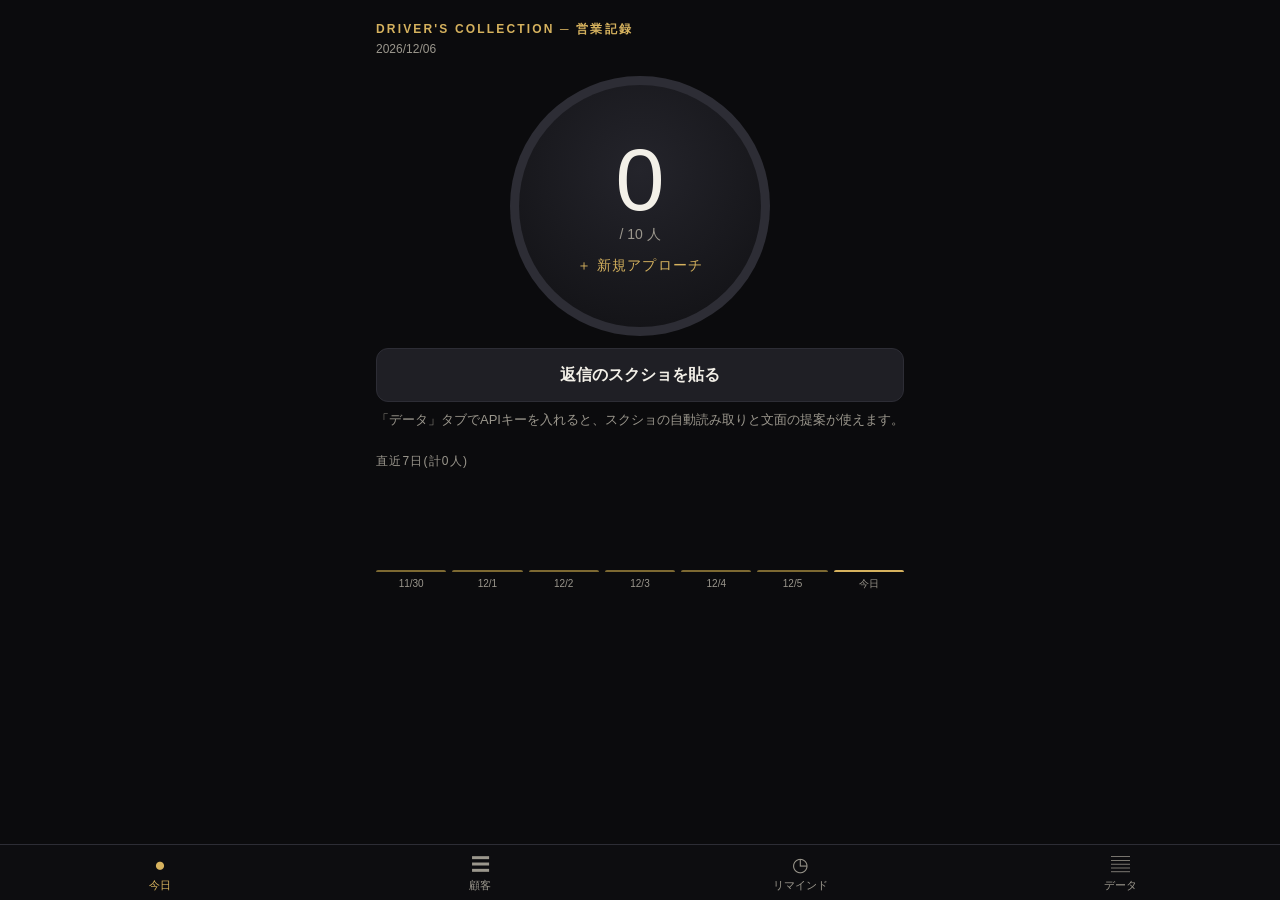
==== outreach/index.html @ 4d0e44be "outreach: ⓪ 無料モニター募集のコメント→リアクション→⓪DMの流れを追加（⓪と①の比較表も） Co-Authored-By: Claude Opus 5.5 <noreply@anthro" ====
<!doctype html>
<html lang="ja">
<head>
<meta charset="utf-8">
<meta name="viewport" content="width=device-width,initial-scale=1,viewport-fit=cover">
<meta name="robots" content="noindex,nofollow">
<meta name="apple-mobile-web-app-capable" content="yes">
<meta name="mobile-web-app-capable" content="yes">
<meta name="apple-mobile-web-app-status-bar-style" content="black-translucent">
<meta name="apple-mobile-web-app-title" content="営業記録">
<meta name="theme-color" content="#0b0b0d">
<link rel="apple-touch-icon" href="icon.png">
<title>営業記録</title>
<style>
:root{--bg:#0b0b0d;--card:#16161b;--card2:#1f1f25;--line:#2d2d35;--text:#f3f0e8;--mute:#9b978d;--gold:#d6b25e;--gold2:#7d6932;--red:#e3665f;--green:#5cc08c;--blue:#72a9e6;color-scheme:dark}
*{box-sizing:border-box;-webkit-tap-highlight-color:transparent}
[hidden]{display:none!important}
html,body{margin:0;background:var(--bg);color:var(--text);font:15px/1.5 -apple-system,BlinkMacSystemFont,"Hiragino Sans","Noto Sans JP",sans-serif}
body{padding:env(safe-area-inset-top) 0 calc(70px + env(safe-area-inset-bottom))}
body.lock{overflow:hidden}
main{max-width:560px;margin:0 auto;padding:10px 16px 24px}
h1{font-size:12px;letter-spacing:.18em;color:var(--gold);margin:10px 0 2px;font-weight:600}
a{color:var(--gold);text-decoration:none}
.mute{color:var(--mute)}.small{font-size:12px}.right{text-align:right}.grow{flex:1;min-width:0}.center{text-align:center}
.tabs{position:fixed;left:0;right:0;bottom:0;display:flex;background:rgba(14,14,17,.97);border-top:1px solid var(--line);padding-bottom:env(safe-area-inset-bottom);z-index:10}
.tabs button{flex:1;background:none;border:0;color:var(--mute);padding:8px 0 7px;font-size:11px;position:relative}
.tabs button b{display:block;font-size:19px;line-height:1.3;font-weight:400}
.tabs button.on{color:var(--gold)}
.badge{position:absolute;top:3px;left:calc(50% + 6px);background:var(--red);color:#fff;border-radius:9px;font-size:10px;min-width:18px;height:18px;line-height:18px;padding:0 5px;font-style:normal}
.counter{display:block;margin:18px auto 12px;width:min(70vw,260px);aspect-ratio:1;border-radius:50%;border:0;padding:9px;background:conic-gradient(var(--gold) var(--p),var(--line) 0);color:var(--text);font:inherit}
.counter span{display:flex;flex-direction:column;align-items:center;justify-content:center;width:100%;height:100%;border-radius:50%;background:radial-gradient(circle at 50% 35%,#24242b,#101013);transition:transform .1s}
.counter:active span{transform:scale(.96)}
.counter .n{font-size:88px;font-weight:200;line-height:1}
.counter .g{color:var(--mute);font-size:14px;font-style:normal}
.counter .plus{margin-top:10px;color:var(--gold);font-size:14px;letter-spacing:.08em;font-style:normal}
.btn{display:block;width:100%;border:0;border-radius:12px;background:var(--gold);color:#17130a;font:inherit;font-weight:700;font-size:16px;padding:14px;margin-top:12px;text-align:center}
.btn.ghost{background:var(--card2);color:var(--text);border:1px solid var(--line);font-weight:600}
.btn:disabled{opacity:.5}
.btn2{display:inline-block;border:1px solid var(--line);background:var(--card2);color:var(--text);border-radius:10px;padding:9px 12px;font:inherit;font-size:13px;white-space:nowrap}
.row{display:flex;gap:8px;align-items:center;flex-wrap:wrap}
input,textarea,select{width:100%;background:var(--card);border:1px solid var(--line);color:var(--text);border-radius:10px;padding:11px 12px;font:inherit;font-size:16px}
textarea{resize:vertical}
.row input{flex:1;min-width:0;width:auto}
.lb{display:block;font-size:12px;color:var(--mute);margin:14px 0 6px}
.card{display:block;width:100%;text-align:left;color:var(--text);font:inherit;background:var(--card);border:1px solid var(--line);border-radius:14px;padding:12px;margin-top:10px}
.warn{background:rgba(227,102,95,.12);border:1px solid rgba(227,102,95,.5);color:#ffbab5;border-radius:10px;padding:10px 12px;margin-top:8px;font-size:14px}
.ok{background:rgba(92,192,140,.12);border:1px solid rgba(92,192,140,.45);color:#aee6c7;border-radius:10px;padding:10px 12px;margin-top:8px;font-size:14px}
.hint{color:var(--mute);font-size:13px;margin-top:8px}
.sheet{position:fixed;inset:0;background:var(--bg);z-index:20;overflow:auto;-webkit-overflow-scrolling:touch}
.sheetHead{position:sticky;top:0;display:flex;align-items:center;gap:6px;padding:calc(8px + env(safe-area-inset-top)) 12px 8px;background:rgba(11,11,13,.97);border-bottom:1px solid var(--line);z-index:2}
.sheetHead button{background:none;border:0;color:var(--gold);font:inherit;font-size:16px;padding:6px 8px 6px 0}
.sheetHead b{overflow:hidden;text-overflow:ellipsis;white-space:nowrap}
.sheetBody{max-width:560px;margin:0 auto;padding:6px 16px calc(40px + env(safe-area-inset-bottom))}
.pick{display:flex;align-items:center;justify-content:center;flex-direction:column;border:1px dashed var(--gold2);border-radius:12px;min-height:84px;color:var(--gold);padding:10px;text-align:center}
.pick img{max-width:100%;max-height:260px;border-radius:8px;margin-top:8px}
.item{display:flex;gap:10px;align-items:center;padding:10px 0;border-bottom:1px solid var(--line)}
.av{width:44px;height:44px;border-radius:10px;object-fit:cover;background:var(--card2);flex:none;display:flex;align-items:center;justify-content:center;color:var(--gold);font-weight:700}
.pill{display:inline-block;font-size:11px;padding:1px 8px;border-radius:99px;background:var(--card2);color:var(--mute);border:1px solid var(--line);margin:2px 4px 0 0}
.s-reply_comment,.s-reply_dm{color:var(--blue);border-color:rgba(114,169,230,.5)}
.s-considering,.s-rough{color:var(--gold);border-color:var(--gold2)}
.s-purchased{color:var(--green);border-color:rgba(92,192,140,.5)}
.s-lost{color:#8a6763}.s-cut{color:#8a6763}.s-dm_wait{color:var(--blue);border-color:rgba(114,169,230,.5)}.s-making,.s-shipped,.s-repeat{color:var(--green);border-color:rgba(92,192,140,.5)}
.prog{display:inline-flex;gap:2px;margin-left:4px;vertical-align:middle}.prog i{width:8px;height:4px;border-radius:2px;background:var(--line)}.prog i.on{background:var(--gold)}
.s-rough{color:#4aa3ff;border-color:#4aa3ff;background:rgba(74,163,255,.12)}
.s-considering{color:#3ddc84;border-color:#3ddc84;background:rgba(61,220,132,.14);box-shadow:0 0 8px rgba(61,220,132,.5)}
.s-purchased{color:#fff;border-color:#ff4d4d;background:#c62828;font-weight:700;animation:pu 1.4s ease-in-out infinite}
.s-making{color:#2a1a00;border-color:#ffd54a;background:linear-gradient(90deg,#b8860b,#ffd54a,#b8860b);font-weight:700;box-shadow:0 0 10px rgba(255,213,74,.6)}
.s-shipped{color:#2a1a00;border-color:#fff3b0;background:linear-gradient(100deg,#b8860b 20%,#fff6c4 50%,#b8860b 80%);background-size:200% 100%;font-weight:800;animation:sh 2.2s linear infinite;box-shadow:0 0 12px rgba(255,236,150,.8)}
.s-repeat{color:#111;border-color:#fff;background:linear-gradient(90deg,#ff5f6d,#ffc371,#5cff9d,#4aa3ff,#b46bff,#ff5f6d);background-size:200% 100%;font-weight:800;animation:rb 3s linear infinite;box-shadow:0 0 14px rgba(255,255,255,.7)}
@keyframes pu{0%,100%{box-shadow:0 0 0 0 rgba(255,77,77,.5)}50%{box-shadow:0 0 14px 3px rgba(255,77,77,.95)}}
@keyframes sh{0%{background-position:200% 0}100%{background-position:-200% 0}}
@keyframes rb{0%{background-position:0 0;filter:hue-rotate(0)}100%{background-position:200% 0;filter:hue-rotate(360deg)}}
.item.h-rough{box-shadow:inset 3px 0 0 #4aa3ff}.item.h-considering{box-shadow:inset 3px 0 0 #3ddc84}.item.h-purchased{box-shadow:inset 3px 0 0 #ff4d4d;background:linear-gradient(90deg,rgba(255,77,77,.12),transparent 60%)}
.item.h-making{box-shadow:inset 4px 0 0 #ffd54a;background:linear-gradient(90deg,rgba(255,213,74,.16),transparent 65%)}
.item.h-shipped{box-shadow:inset 4px 0 0 #fff3b0;background:linear-gradient(90deg,rgba(255,236,150,.2),transparent 70%)}
.item.h-repeat{box-shadow:inset 5px 0 0 #b46bff;background:linear-gradient(90deg,rgba(180,107,255,.18),rgba(92,255,157,.08) 50%,transparent 80%)}
.card.h-purchased{border-color:#ff4d4d}.card.h-making,.card.h-shipped{border-color:#ffd54a}.card.h-repeat{border-color:#b46bff;box-shadow:0 0 14px rgba(180,107,255,.45)}
.h-purchased .av{box-shadow:0 0 0 2px #ff4d4d,0 0 10px #ff4d4d}.h-making .av,.h-shipped .av{box-shadow:0 0 0 2px #ffd54a,0 0 12px #ffd54a}.h-repeat .av{box-shadow:0 0 0 2px #b46bff,0 0 14px #5cff9d}
.prog.r4 i.on{background:#4aa3ff}.prog.r5 i.on{background:#3ddc84}.prog.r6 i.on{background:#ff4d4d}.prog.r7 i.on,.prog.r8 i.on{background:#ffd54a}.prog.r9 i.on{background:linear-gradient(90deg,#ff5f6d,#5cff9d,#b46bff)}
@media(prefers-reduced-motion:reduce){.s-purchased,.s-shipped,.s-repeat{animation:none}}
.bar{height:10px;border-radius:5px;background:var(--line);overflow:hidden}.bar i{display:block;height:100%;background:var(--gold)}.fn{margin-top:10px}.fn .t{display:flex;justify-content:space-between;font-size:13px;margin-bottom:3px}.fn .c{font-size:12px;color:var(--mute);margin:2px 0 0 10px}.fn .c.neck{color:var(--red);font-weight:700}
.chips{display:flex;gap:6px;overflow-x:auto;padding:8px 0;scrollbar-width:none}
.chips::-webkit-scrollbar{display:none}
.chips.wrap{flex-wrap:wrap;overflow:visible}
.chip{flex:none;border:1px solid var(--line);background:var(--card);color:var(--mute);border-radius:99px;padding:7px 12px;font:inherit;font-size:13px}
.chip.on{background:var(--gold);color:#17130a;border-color:var(--gold);font-weight:700}
.msg{white-space:pre-wrap;word-break:break-word}
.clamp{display:-webkit-box;-webkit-line-clamp:5;-webkit-box-orient:vertical;overflow:hidden}
.tl{border-left:2px solid var(--line);padding:2px 0 2px 12px;margin:10px 0 10px 2px}
.tl.them{border-color:var(--gold)}
.shot{display:block;max-width:140px;border-radius:8px;margin-top:6px;border:1px solid var(--line);min-height:40px;background:var(--card2)}
.bars{display:flex;gap:6px;align-items:flex-end;height:80px;margin-top:22px}
.bars div{flex:1;background:var(--gold2);border-radius:4px 4px 0 0;position:relative;min-height:2px}
.bars div.today{background:var(--gold)}
.bars s{position:absolute;top:-17px;left:0;right:0;text-align:center;font-size:11px;text-decoration:none;color:var(--text)}
.barl{display:flex;gap:6px;margin-top:4px}.barl span{flex:1;text-align:center;font-size:10px;color:var(--mute)}
table{width:100%;border-collapse:collapse;font-size:13px}td,th{padding:6px 4px;border-bottom:1px solid var(--line);text-align:right}td:first-child,th:first-child{text-align:left}th{color:var(--mute);font-weight:500;font-size:11px}
.kpi{display:grid;grid-template-columns:repeat(3,1fr);gap:8px;margin-top:10px}.kpi div{background:var(--card);border:1px solid var(--line);border-radius:12px;padding:10px 4px;text-align:center}.kpi b{display:block;font-size:21px;font-weight:500}.kpi span{font-size:11px;color:var(--mute)}
.sec{font-size:12px;color:var(--mute);letter-spacing:.1em;margin:22px 0 4px}
.ja{font-size:12px;color:var(--mute);margin-top:6px;white-space:pre-wrap}
.ja summary{cursor:pointer}
.due{color:var(--red)}.soon{color:var(--gold)}
.grid{display:grid;grid-template-columns:1fr 1fr;gap:0 8px}
.danger{background:none;border:1px solid rgba(227,102,95,.5);color:var(--red);border-radius:10px;padding:11px;width:100%;margin-top:28px;font:inherit}
.toast{position:fixed;left:50%;bottom:calc(84px + env(safe-area-inset-bottom));transform:translateX(-50%);background:#f3f0e8;color:#111;padding:10px 16px;border-radius:99px;font-size:14px;z-index:60;opacity:0;transition:opacity .2s;pointer-events:none;max-width:90vw;text-align:center}
.toast.on{opacity:1}
.sig{display:flex;gap:12px;align-items:flex-start;border-radius:14px;padding:12px;margin-top:10px;border:1px solid currentColor}
.sig i{width:26px;height:26px;border-radius:50%;flex:none;background:currentColor;box-shadow:0 0 14px currentColor;margin-top:2px}
.sig .grow{color:var(--text)}
.sig.g{color:var(--green);background:rgba(92,192,140,.1)}.sig.y{color:#e8c14a;background:rgba(232,193,74,.1)}.sig.r{color:var(--red);background:rgba(227,102,95,.12)}
.tpl{display:flex;align-items:center;gap:12px;width:100%;min-width:0;text-align:left;background:var(--card);border:1px solid var(--line);border-radius:12px;padding:10px 12px 10px 14px;margin-top:8px;color:var(--text);font:inherit}
.tpl .ck{width:34px;height:34px;border-radius:9px;border:2px solid var(--line);flex:none;display:flex;align-items:center;justify-content:center;font-size:20px;font-weight:700;color:#17130a}
.qs{border:1px solid var(--line);border-radius:12px;padding:10px 12px;margin-top:8px;background:var(--card)}.qs.done{opacity:.75}.qs.cur{border-color:var(--gold);background:rgba(214,178,94,.1)}.qh{display:flex;align-items:center;gap:10px}.qk{width:26px;height:26px;border-radius:50%;border:2px solid var(--line);flex:none;display:flex;align-items:center;justify-content:center;font-weight:700;color:#17130a}.qk.on{background:var(--gold);border-color:var(--gold)}.btn2.qon{background:var(--gold);color:#17130a;border-color:var(--gold)}
.tpl.on{border-color:var(--gold);background:rgba(214,178,94,.12)}.tpl.on .ck{background:var(--gold);border-color:var(--gold)}.tpl.on .ck::after{content:'✓'}
.tpl b{display:block;font-size:14px;font-weight:600}.tpl small{display:block;color:var(--mute);font-size:12px;white-space:nowrap;overflow:hidden;text-overflow:ellipsis}
.more{margin-top:18px;color:var(--mute);font-size:13px}.more summary{cursor:pointer;padding:6px 0}
.pill.line{background:#06c755;color:#fff;border-color:#06c755;font-weight:800;font-size:13px;padding:2px 12px;letter-spacing:.04em}.pill.inq{color:var(--gold,#d4af5a);border-color:var(--gold,#d4af5a);font-weight:700}
.s-ng{color:var(--red);border-color:rgba(227,102,95,.6)}
.viewer{position:fixed;inset:0;background:rgba(0,0,0,.95);z-index:50;display:flex;align-items:center;justify-content:center;padding:env(safe-area-inset-top) 0 env(safe-area-inset-bottom)}.viewer img{max-width:100%;max-height:100%}
</style>
</head>
<body>
<main id="main"></main>
<nav class="tabs">
  <button data-tab="today"><b>●</b>今日</button>
  <button data-tab="list"><b>☰</b>顧客</button>
  <button data-tab="remind"><b>◷</b>リマインド<i class="badge" id="dueBadge" hidden></i></button>
  <button data-tab="data"><b>▤</b>データ</button>
</nav>
<div id="sheet" class="sheet" hidden><div class="sheetHead"><button id="back">‹ 戻る</button><b id="sheetTitle"></b></div></div>
<div id="viewer" class="viewer" hidden><img alt=""></div>
<div id="toast" class="toast"></div>
<script>
'use strict';
const VER='20261020-1';
const MODEL='claude-haiku-4-5-20251001';
const ST={waiting:['コメント返信待ち',0],reply_comment:['コメント返信あり',1],dm_wait:['DM返信待ち',2],reply_dm:['DMやり取り中',3],rough:['ラフ作成中',4],considering:['購入検討中',5],purchased:['購入',6],making:['本デザイン作成中',7],shipped:['発送済み',8],repeat:['事例・リピート',9],cut:['打ち切り',-1]};
const DMNG='DM不可(フォロー必要)';
const CUTW=['無反応(7日)','コメントにいいねのみ','変な人・怪しい','断られた','営業・勧誘','対象外(車に興味が薄い等)','その他'];
const GENRE={owner:'オーナー',photographer:'フォトグラファー',influencer:'インフルエンサー',shop:'ショップ',media:'メディア',other:'その他'};
const SYS="You help Takuya Tagishi, a Japanese craftsman who runs Driver's Collection (Instagram @drivers_collection_): handmade one-of-one art trading cards made from a customer's car photo (the owner can be in it too). Semi-order ¥30,000 (pick a gallery design, quick), full order ¥50,000 (one-of-a-kind design from scratch, gold authentication tag), optional light-up wall display +¥10,000. Free rough mock before purchase. Ships worldwide by EMS. He reaches out to car owners, car photographers and influencers on Instagram with comments and DMs. Always answer with one JSON object only, no other text.";
const TPL=[
 {id:'0-1',g:'c0',ch:'comment',label:'⓪-1 無料モニター募集(かっこいい編)',text:'めちゃめちゃかっこいいですね！！\n愛車の写真を世界に1枚のトレカにする活動をしていて、いま無料でトレカのデザインを作らせていただいてます🙏\nもしご興味あれば、このコメントにいいねか返信をいただけたら嬉しいです！'},
 {id:'0-2',g:'c0',ch:'comment',label:'⓪-2 無料モニター募集(写真編)',text:'この写真、最高です✨\n実は愛車を世界に1枚のトレカアートにする活動をしていて、この写真でぜひ1枚、無料でデザインを作らせていただきたいです！\nご興味あれば、いいねか返信をいただけたら詳しくDMでお送りします🙌'},
 {id:'0d',g:'dm0',ch:'dm',label:'⓪ DM(リアクションのお礼・無料で作ります)',text:'Driver\'s Collectionです！コメントへのリアクションありがとうございました🙏\n\nさっそくですが、愛車のトレカデザインを無料で作らせていただきます！\nデザインのご希望があればそれに合わせて作りますし、特になければこちらのおまかせで仕上げます。\n\nよろしければ、使ってほしいお車の写真を1〜3枚ほど、このDMに送っていただけますか？'},
 {id:'1-1',g:'c1',ch:'comment',label:'①-1 機材編',text:'めちゃくちゃカッコよく撮れてますね！！\n何か機材を使って撮ってるんですか？'},
 {id:'1-2',g:'c1',ch:'comment',label:'①-2 アプリ編',text:'この色味、すごく好きです！\n編集はどんなアプリでやってるんですか？'},
 {id:'1-3',g:'c1',ch:'comment',label:'①-3 場所編',text:'撮影場所の雰囲気が最高ですね✨\nもし聞いて大丈夫でしたら、どちらで撮影されたんですか？'},
 {id:'1-4',g:'c1',ch:'comment',label:'①-4 カスタム編',text:'めちゃめちゃかっこいいですね！！\nこれはなにかカスタムされてるんですか？'},
 {id:'1-5',g:'c1',ch:'comment',label:'①-5 カラー編',text:'めっちゃいい色ですね！\nなんてカラーなんですか？'},
 {id:'2-1',g:'c2',ch:'comment',label:'②-1 そうだったんですね(機材の返事)',text:'そうだったんですね！勉強になります📷\n実は、愛車の写真を世界に1枚のトレカにするアーティスト活動をしていて、この写真でトレカを作れたらと思いご連絡しました！\n詳しくはDMに送りました🙏(リクエスト欄に入ってるかもです)ご興味あれば見てみてください！'},
 {id:'2-2',g:'c2',ch:'comment',label:'②-2 なるほど(アプリの返事)',text:'なるほど、そのアプリであの色味が出るんですね！\n実は、愛車の写真を世界に1枚のトレカにするアーティスト活動をしていて、この雰囲気でトレカを作れたらと思いご連絡しました！\n詳しくはDMに送りました🙏(リクエスト欄に入ってるかもです)ご興味あれば見てみてください！'},
 {id:'2-3',g:'c2',ch:'comment',label:'②-3 教えてくれた(場所の返事)',text:'教えてくださってありがとうございます！そんな場所なんですね✨\n実は、愛車の写真を世界に1枚のトレカにするアーティスト活動をしていて、この写真でトレカを作れたらと思いご連絡しました！\n詳しくはDMに送りました🙏(リクエスト欄に入ってるかもです)ご興味あれば見てみてください！'},
 {id:'2-4',g:'c2',ch:'comment',label:'②-4 そうだったんですね(カスタムの返事)',text:'教えてくださってありがとうございます！そのカスタム、こだわりを感じます🔥\n実は、愛車の写真を世界に1枚のトレカにするアーティスト活動をしていて、このカスタムを活かしたトレカを作れたらと思いご連絡しました！\n詳しくはDMに送りました🙏(リクエスト欄に入ってるかもです)ご興味あれば見てみてください！'},
 {id:'2-5',g:'c2',ch:'comment',label:'②-5 なるほど(カラーの返事)',text:'なるほど、そのカラーなんですね！めちゃくちゃかっこいいです✨\n実は、愛車の写真を世界に1枚のトレカにするアーティスト活動をしていて、このカラーでトレカを作れたらと思いご連絡しました！\n詳しくはDMに送りました🙏(リクエスト欄に入ってるかもです)ご興味あれば見てみてください！'},
 {id:'2n-1',g:'c2n',ch:'comment',label:'②-1\' DM不可版(機材の返事)',text:'そうだったんですね！勉強になります📷\n\n実は、愛車の写真を世界に1枚のトレカにするアーティスト活動をしていて、この写真でトレカを作れたらと思いご連絡しました！\n\nもしご興味あればDMお待ちしてます！'},
 {id:'2n-2',g:'c2n',ch:'comment',label:'②-2\' DM不可版(アプリの返事)',text:'なるほど、そのアプリであの色味が出るんですね！\n\n実は、愛車の写真を世界に1枚のトレカにするアーティスト活動をしていて、この雰囲気でトレカを作れたらと思いご連絡しました！\n\nもしご興味あればDMお待ちしてます！'},
 {id:'2n-3',g:'c2n',ch:'comment',label:'②-3\' DM不可版(場所の返事)',text:'教えてくださってありがとうございます！そんな場所なんですね✨\n\n実は、愛車の写真を世界に1枚のトレカにするアーティスト活動をしていて、この写真でトレカを作れたらと思いご連絡しました！\n\nもしご興味あればDMお待ちしてます！'},
 {id:'2n-4',g:'c2n',ch:'comment',label:'②-4\' DM不可版(カスタムの返事)',text:'そうなんですね、めちゃめちゃいいです！\n\n実は、愛車の写真を世界に1枚のトレカにするアーティスト活動をしていて、このカスタムを活かしたトレカを作れたらと思いご連絡しました！\n\nもしご興味あればDMお待ちしてます！'},
 {id:'2n-5',g:'c2n',ch:'comment',label:'②-5\' DM不可版(カラーの返事)',text:'なるほど、そのカラーなんですね！めちゃくちゃかっこいいです✨\n\n実は、愛車の写真を世界に1枚のトレカにするアーティスト活動をしていて、このカラーでトレカを作れたらと思いご連絡しました！\n\nもしご興味あればDMお待ちしてます！'},
 {id:'3',g:'dm',ch:'dm',label:'③ DM(無料デザインのご提案)',text:'突然のDM失礼します、Driver\'s Collectionと申します。\n先ほどはコメントへのご返信ありがとうございました！\n\n実は、オーナーさんの愛車を世界に一枚のトレカアートに仕上げる活動をしています！\n\nもしご興味があれば、愛車でカードデザインを無料で作らせていただけませんか？\n\nこれまでの作品はこのアカウントの投稿で見られますので、気軽にお返事いただけたら嬉しいです！'},
 {id:'4',g:'fu',ch:'dm',label:'④ DMいいねのみ(その後いかがですか)',text:'先日はDMを見ていただきありがとうございました！\nその後いかがでしょうか？\nもし気になる点やご質問があれば、お気軽にどうぞ😊'},
 {id:'5',g:'fu',ch:'dm',label:'⑤ 画像・内容のお願い',text:'ご連絡ありがとうございます！\nデザインを考える材料として、お車の写真(お好きなもの)と、カードに入れたいお名前やひとことがあれば、このDMに送っていただけますか？'},
 {id:'6',g:'fu',ch:'dm',label:'⑥ ラフを送る',text:'お待たせしました！ラフができましたので送ります。\nイメージと違う点や、変えたいところがあれば遠慮なく教えてください😊'},
 {id:'7',g:'fu',ch:'dm',label:'⑦ ラフの感想・購入確認',text:'先日お送りしたラフはいかがでしたか？\nご希望があれば調整できますし、このまま進める場合は購入ページをご案内しますね。'},
 {id:'8',g:'fu',ch:'dm',label:'⑧ 到着確認(納品3日後)',text:'お世話になっております、Driver\'s Collectionです。\nカードはそろそろ届いた頃でしょうか？\n届いていましたら、ひとこと教えていただけると安心します🙏'},
 {id:'9',g:'fu',ch:'dm',label:'⑨ 感想確認(5,000円クーポン)',text:'その後いかがでしょうか？\nカードのご感想をひとこといただけたら嬉しいです😊\nもし飾っている写真や動画を送っていただけたら、次回ご利用いただける5,000円割引クーポンをお渡しします！'},
 {id:'10',g:'fu',ch:'dm',label:'⑩ 近況・紹介のお願い',text:'ご無沙汰しております、Driver\'s Collectionです！\nその後カードはいかがでしょうか？\n実は紹介キャンペーンを始めました。周りに愛車を大切にされている方がいたら、ぜひ教えてください🙏\nご紹介いただいた際は、特典をご用意しています。気軽にご相談ください！'}];
function tplCustom(){try{return JSON.parse(ls('dc_out_tpl')||'{}')}catch(e){return {}}}
const tplText=id=>{const c=tplCustom();if(c[id])return c[id];const t=TPL.find(x=>x.id===id);return t?t.text:''};
const tplLabel=id=>{const t=TPL.find(x=>x.id===id);return t?t.label.split(' ')[0]:id};
const dn=p=>p.src==='line'?p.username:'@'+p.username;
const srcPill=p=>p.src==='line'?'<span class="pill line">LINE</span>':p.inbound?'<span class="pill inq">問い合わせ</span>':'';
const srcLabel=p=>p.src==='line'?'LINE':p.inbound?'Instagram問い合わせ':'Instagram営業';
function newLine(n){const p=newPerson(n);p.src='line';p.url='https://line.me/R/';p.inbound=true;return p}
const nk=x=>String(x||'').toLowerCase().replace(/\s|　/g,'');
const lineMatch=n=>{const k=nk(n);if(!k)return null;const L=P.filter(x=>x.src==='line'&&nk(x.username)===k);return L.length===1?L[0]:null};
const OWN='drivers_collection_';
const P_REPLY='One or more screenshots of ONE conversation, given in order. Consecutive screenshots may overlap: output every message only ONCE. The app is either Instagram (comment thread or DM) or LINE (official-account chat).\nINSTAGRAM: the sender of the screenshots is the account "drivers_collection_" (his messages are "me"; never return this account as the other person). COMMENT THREADS: a reply is ONLY a comment indented one level below a comment written by drivers_collection_ (usually starting with @drivers_collection_). Ignore every other comment: other people\'s top-level comments, replies under other people\'s comments, the post caption. If the post owner (shown at the top of the caption) wrote the indented reply, the post owner is the person. DM THREADS: the person on the other side of the chat.\nLINE: "me" = the shop\'s messages (right-aligned bubbles, usually green); "them" = the customer (left-aligned, with the icon). username = the customer display name shown in the chat header.\nReturn JSON: {"app":"instagram|line","username":"the OTHER person\'s Instagram handle exactly as shown, without @ (never drivers_collection_); for LINE the display name","others":["only Instagram handles that wrote a counted reply to drivers_collection_, without @; empty if only one"],"name":"their display name if shown, else empty","channel":"dm|comment","messages":[{"from":"them|me","text":"..."}]}\nmessages: only the counted messages in order, at most 30, original language.';

/* ---------- helpers ---------- */
const $=s=>document.querySelector(s);
const esc=s=>String(s==null?'':s).replace(/[&<>"']/g,c=>({'&':'&amp;','<':'&lt;','>':'&gt;','"':'&quot;',"'":'&#39;'}[c]));
const uid=()=>Date.now().toString(36)+Math.random().toString(36).slice(2,7);
const pad=n=>String(n).padStart(2,'0');
const ymd=d=>d.getFullYear()+'-'+pad(d.getMonth()+1)+'-'+pad(d.getDate());
const today=()=>ymd(new Date());
const localDT=d=>ymd(d)+'T'+pad(d.getHours())+':'+pad(d.getMinutes());
const md=s=>{const d=new Date(s);return (d.getMonth()+1)+'/'+d.getDate()};
const mdhm=s=>{const d=new Date(s);return md(s)+' '+pad(d.getHours())+':'+pad(d.getMinutes())};
const eod=()=>{const d=new Date();d.setHours(23,59,59,999);return d};
function ls(k,v){try{if(v===undefined)return localStorage.getItem(k);localStorage.setItem(k,v)}catch(e){return null}}
const S={get key(){return ls('dc_out_key')||''},set key(v){ls('dc_out_key',v)},get goal(){return Math.max(1,+ls('dc_out_goal')||10)},set goal(v){ls('dc_out_goal',v)}};
function toast(t){const e=$('#toast');e.textContent=t;e.classList.add('on');clearTimeout(toast.t);toast.t=setTimeout(()=>e.classList.remove('on'),2400)}
function copy(t){if(!t)return;const ok=()=>toast('コピーしました');if(navigator.clipboard)navigator.clipboard.writeText(t).then(ok,()=>fallback());else fallback();function fallback(){const a=document.createElement('textarea');a.value=t;document.body.appendChild(a);a.select();try{document.execCommand('copy');ok()}catch(e){toast('コピーできませんでした')}a.remove()}}
function parseUser(s){s=(s||'').trim();let m=s.match(/instagram\.com\/([A-Za-z0-9._]+)/i);if(m&&!/^(p|reel|reels|stories|explore|accounts|tv)$/i.test(m[1]))return m[1].toLowerCase();m=s.match(/^@?([A-Za-z0-9._]{1,30})$/);return m?m[1].toLowerCase():''}
const clean=u=>String(u||'').replace(/^@/,'').replace(/…|\.\.\.$|\s/g,'').toLowerCase();
/* look-alike IDs (l/I/1, 0/o, . and _) so a misread ID still finds the earlier record */
const norm=s=>String(s||'').toLowerCase().replace(/[1i|]/g,'l').replace(/0/g,'o').replace(/[._]/g,'');
function lev(a,b){if(Math.abs(a.length-b.length)>1)return 9;let prev=[...Array(b.length+1).keys()];for(let i=1;i<=a.length;i++){const cur=[i];for(let j=1;j<=b.length;j++)cur[j]=Math.min(prev[j]+1,cur[j-1]+1,prev[j-1]+(a[i-1]===b[j-1]?0:1));prev=cur}return prev[b.length]}
const similar=u=>{const nu=norm(u);return P.filter(x=>x.username!==u&&(norm(x.username)===nu||(nu.length>=6&&lev(norm(x.username),nu)<=1)))};
const sameName=n=>{n=String(n||'').trim().toLowerCase();return n?P.filter(x=>x.name&&x.name.trim().toLowerCase()===n):[]};
function nextAt(days,time){days=Math.max(0,parseInt(days)||0);const d=new Date();d.setDate(d.getDate()+days);const m=/^(\d{1,2}):(\d{2})$/.exec(time||'');d.setHours(m?+m[1]:20,m?+m[2]:0,0,0);if(d<new Date()){const n=new Date();n.setMinutes(n.getMinutes()+5);return localDT(n)}return localDT(d)}

/* ---------- storage ---------- */
const DB={db:null,
 open(){return new Promise((res,rej)=>{const r=indexedDB.open('dc-outreach',1);r.onupgradeneeded=()=>{const d=r.result;d.createObjectStore('people',{keyPath:'id'});d.createObjectStore('images',{keyPath:'id'})};r.onsuccess=()=>{this.db=r.result;res()};r.onerror=()=>rej(r.error)})},
 tx(st,mode,fn){return new Promise((res,rej)=>{const t=this.db.transaction(st,mode),s=t.objectStore(st);let out;const q=fn(s);if(q)q.onsuccess=()=>{out=q.result};t.oncomplete=()=>res(out);t.onerror=()=>rej(t.error)})},
 all(st){return this.tx(st,'readonly',s=>s.getAll())},get(st,id){return this.tx(st,'readonly',s=>s.get(id))},
 put(st,v){return this.tx(st,'readwrite',s=>s.put(v))},del(st,id){return this.tx(st,'readwrite',s=>s.delete(id))},clear(st){return this.tx(st,'readwrite',s=>s.clear())}};
let P=[],view='today',filter='all',q='';
const byId=id=>P.find(p=>p.id===id);
async function save(p){if(!P.includes(p))P.push(p);if(!p.hist)p.hist=[];const lh=p.hist[p.hist.length-1];if(p.status&&(!lh||lh.s!==p.status))p.hist.push({s:p.status,at:new Date().toISOString()});await DB.put('people',JSON.parse(JSON.stringify(p)))}
async function putImg(d){const id=uid();await DB.put('images',{id,d});return id}
async function getImg(id){const r=await DB.get('images',id);return r&&r.d}
function newPerson(n){return{id:uid(),username:n,url:'https://www.instagram.com/'+n+'/',created:new Date().toISOString(),firstDate:today(),inbound:false,genre:'',country:'',followers:'',car:'',name:'',who:'',summary:'',memo:'',lang:'',status:'waiting',profileImg:null,thumb:'',events:[],next:null,ai:''}}
function upStatus(p,s){if(s==='lost')s='cut';if(!ST[s]||p.status===s)return;if(s==='cut'){p.status='cut';return}if(p.status==='cut'||!ST[p.status]||ST[s][1]>ST[p.status][1])p.status=s}
const replied=p=>p.events.some(e=>e.kind==='reply')||['reply_comment','reply_dm','considering','rough','purchased','making','shipped','repeat'].includes(p.status);
const RK=p=>(ST[p.status]||[0,-1])[1];
const bought=p=>RK(p)>=6||!!(p.buys&&p.buys.length);
const adv=p=>['considering','rough','purchased','making','shipped','repeat'].includes(p.status);
const isDue=p=>{const r=remind(p);return !!r&&new Date(r.at)<=eod()};
const last=p=>p.events.length?p.events[p.events.length-1].at:p.created;
const lastCh=p=>{for(let i=p.events.length-1;i>=0;i--)if(p.events[i].kind==='reply')return p.events[i].ch;return 'dm'};
const av=p=>p.thumb?`<img class=av src="${p.thumb}" alt="">`:`<div class=av>${esc((p.username[0]||'?').toUpperCase())}</div>`;
const progHtml=p=>{const r=RK(p);return r<0?'':`<span class="prog r${r}">`+Array.from({length:10},(_,i)=>`<i class="${i<=r?'on':''}"></i>`).join('')+'</span>'};
const stPill=s=>`<span class="pill s-${s}">${ST[s][0]}</span>`;

/* ---------- images ---------- */
function compress(file){return new Promise((res,rej)=>{const url=URL.createObjectURL(file),im=new Image();im.onload=()=>{const w=im.naturalWidth,h=im.naturalHeight,s=Math.min(1,1280/Math.max(w,h)),c=document.createElement('canvas');c.width=Math.round(w*s);c.height=Math.round(h*s);c.getContext('2d').drawImage(im,0,0,c.width,c.height);const full=c.toDataURL('image/jpeg',.72);const th=Math.round(h*.22),tw=Math.min(w,900),tc=document.createElement('canvas');tc.width=tw;tc.height=Math.round(th*tw/w);tc.getContext('2d').drawImage(im,0,0,w,th,0,0,tc.width,tc.height);const top=tc.toDataURL('image/jpeg',.8);const t=document.createElement('canvas');t.width=t.height=96;const side=Math.min(w,h),sy=Math.min(h-side,Math.round(h*.06));t.getContext('2d').drawImage(im,0,sy,side,side,0,0,96,96);URL.revokeObjectURL(url);res({full,top,thumb:t.toDataURL('image/jpeg',.6)})};im.onerror=()=>{URL.revokeObjectURL(url);rej(new Error('画像を読めません'))};im.src=url})}
function pick(input,cb){input.onchange=async()=>{const f=input.files&&input.files[0];if(!f)return;try{const r=await compress(f);const box=input.parentElement,im=box.querySelector('img');if(im){im.src=r.full;im.hidden=false}const sp=box.querySelector('span');if(sp)sp.textContent='画像を変更';cb(r)}catch(e){toast(e.message)}input.value=''}}
const imgPart=d=>({type:'image',source:{type:'base64',media_type:'image/jpeg',data:d.split(',')[1]}});
function loadImgs(el){el.querySelectorAll('img[data-imgid]').forEach(async im=>{const d=await getImg(im.dataset.imgid);if(d)im.src=d;im.onclick=()=>viewer(im.src)})}
function viewer(src){const v=$('#viewer');v.querySelector('img').src=src;v.hidden=false;v.onclick=()=>{v.hidden=true}}

/* ---------- AI (Anthropic API, called straight from this page) ---------- */
function cost(){let c={};try{c=JSON.parse(ls('dc_out_cost')||'{}')}catch(e){}const m=today().slice(0,7);if(c.m!==m)c={m,usd:0,calls:0};return c}
function addCost(u){if(!u)return;const c=cost();c.usd+=((u.input_tokens||0)*1+(u.output_tokens||0)*5)/1e6;c.calls++;ls('dc_out_cost',JSON.stringify(c))}
async function claude(content,max){
 if(!S.key)throw new Error('APIキーが未設定です');
 const r=await fetch('https://api.anthropic.com/v1/messages',{method:'POST',headers:{'content-type':'application/json','x-api-key':S.key,'anthropic-version':'2023-06-01','anthropic-dangerous-direct-browser-access':'true'},body:JSON.stringify({model:MODEL,max_tokens:max,system:SYS,messages:[{role:'user',content}]})});
 let d={};try{d=await r.json()}catch(e){}
 if(!r.ok)throw new Error((d.error&&d.error.message)||('HTTP '+r.status));
 addCost(d.usage);
 const t=(d.content||[]).map(c=>c.text||'').join(''),m=t.match(/\{[\s\S]*\}/);
 if(!m)throw new Error('AIの返答を読めませんでした');return JSON.parse(m[0])}
function streak(p){const days=new Set();for(let i=p.events.length-1;i>=0;i--){const e=p.events[i];if(e.kind==='reply')break;days.add(ymd(new Date(e.at)))}return days.size}
function history(p){return p.events.slice(-20).map(e=>{const d=md(e.at),cut=t=>String(t||'').slice(0,400);if(e.kind==='reply'&&e.msgs&&e.msgs.length)return e.msgs.map(m=>`${d} ${m.from==='me'?'me':'them'} (${e.ch}): ${cut(m.text)}`).join('\n');return `${d} ${e.kind==='reply'?'them':'me'} (${e.ch}): ${cut(e.text)||'(screenshot)'}`}).join('\n')}
async function aiProfile(p,force){
 if(!S.key){toast('APIキーが未設定です');return}
 p.ai='プロフィールを読み取り中…';await save(p);render();refresh(p);
 try{const c=[];if(p.profileImg){const d=await getImg(p.profileImg);if(d)c.push(imgPart(d))}
  const sent=p.events.filter(e=>e.kind==='sent').map(e=>(e.ch==='dm'?'DM: ':'Comment: ')+e.text).join('\n');
  c.push({type:'text',text:`${c.length?'Screenshot: Instagram profile of':'No screenshot. Instagram account'} @${p.username}, whom he just contacted.\nWhat he sent:\n${sent||'(nothing recorded)'}\nReturn JSON:\n{"username":"handle shown in the screenshot, no @","name":"display name","genre":"owner|photographer|influencer|shop|media|other (owner = car owner)","country":"country in Japanese like アメリカ, or empty","followers":number or null,"car":"their car model(s) or empty","summary_ja":"who they are in Japanese, max 40 chars","lang":"language to use with them (ja/en/ko/zh/...)","next_in_days":3 to 7,"next_time":"HH:MM Japan time that is early evening in their time zone","next_text":"short friendly follow-up in their language, to send if they do not reply","next_text_ja":"Japanese translation of next_text, empty if lang is ja"}`});
  const j=await claude(c,800);
  const set=(k,v)=>{if(v!==undefined&&v!==null&&v!==''&&(force||!p[k]))p[k]=v};
  set('name',j.name);set('genre',GENRE[j.genre]?j.genre:(j.genre?'other':''));set('country',j.country);set('followers',j.followers);set('car',j.car);set('who',j.summary_ja);set('lang',j.lang);
  const u=clean(j.username);if(u&&u!==p.username&&!(p.memo||'').includes(u))p.memo=(p.memo?p.memo+'\n':'')+'※スクショのID: @'+u;
  
  p.ai=''}catch(e){p.ai='読み取り失敗: '+e.message}
 await save(p);render();refresh(p)}
async function aiPlan(p){
 if(!S.key){toast('APIキーが未設定です');return}
 p.ai='AIが次の一手を考え中…';await save(p);render();refresh(p);
 try{const j=await claude([{type:'text',text:`Customer: @${p.username}${p.name?' / '+p.name:''} / ${GENRE[p.genre]||'?'} / ${p.country||'?'} / car: ${p.car||'?'} / ${p.who||''}\nCurrent status: ${p.status}\nConversation (oldest first):\n${history(p)||'(none)'}\nDays in a row he messaged without any reply from them (first contact counts): ${streak(p)}\nToday: ${today()} (Japan)\nDecide his next action. Return JSON:\n{"status":"waiting|reply_comment|reply_dm|considering|rough|purchased|lost","summary_ja":"current situation in Japanese, max 60 chars","next_in_days":integer or null,"next_time":"HH:MM Japan time, early evening in their time zone","next_text":"message he should send next, in their language","next_text_ja":"Japanese translation, empty if Japanese"}\nRules: waiting = no reply yet; reply_comment / reply_dm = they replied; considering = interested or asked price/details; rough = asked for the free rough mock; purchased = paid; lost = clearly declined. If their last message needs an answer, next_in_days = 0 and next_text answers it. If he spoke last, follow up in 3-7 days only if it adds value. If the streak is 3 or more, or they declined, next_in_days = null. Messages: warm and human, 2-4 sentences, specific to their car or photo, no links, no pressure, price only if they asked; offering the free rough mock is a good natural step.`}],900);
  upStatus(p,j.status);if(j.summary_ja)p.summary=j.summary_ja;
  p.ai=''}catch(e){p.ai='AI失敗: '+e.message}
 await save(p);render();refresh(p)}
async function markSent(p){if(!p||!p.next)return;const t=p.next.text||'';if(t)p.events.push({id:uid(),at:new Date().toISOString(),kind:'sent',ch:lastCh(p),text:t});p.next=null;await save(p);toast('送信を記録しました');render();refresh(p);if(S.key&&t)aiPlan(p)}

/* ---------- sheets ---------- */
const stack=[];
function openSheet(title,fn,id){const d=document.createElement('div');d.className='sheetBody';stack.forEach(s=>{s.el.hidden=true});$('#sheet').appendChild(d);stack.push({title,fn,id,el:d});$('#sheet').hidden=false;document.body.classList.add('lock');$('#sheetTitle').textContent=title;fn(d);loadImgs(d);$('#sheet').scrollTop=0}
function closeSheet(){const s=stack.pop();if(s)s.el.remove();const t=stack[stack.length-1];if(!t){$('#sheet').hidden=true;document.body.classList.remove('lock');return}t.el.hidden=false;$('#sheetTitle').textContent=t.title;if(t.el._check)t.el._check()}
function refresh(p){stack.forEach(s=>{if(s.id===p.id){s.fn(s.el);loadImgs(s.el)}})}
function openDetail(id){const p=byId(id);if(p)openSheet(dn(p),detailFn(p),p.id)}

/* new approach */
function sentLog(p){return p.events.filter(e=>e.kind==='sent').map(e=>(e.tpl?tplLabel(e.tpl):(e.ch==='dm'?'DM':'コメント'))+'('+md(e.at)+')').join(' → ')}
let lastSaved='';
function newFn(b,again){let img=null,idName='';const on=new Set();
 const tdy=P.filter(p=>!p.inbound&&p.firstDate===today()).length;
 const grpHtml=(g,title)=>`<div class=sec>${title}</div>`+TPL.filter(t=>t.g===g).map(t=>`<button class=tpl data-t="${t.id}"><span class=grow><b>${esc(t.label)}</b><small>${esc(tplText(t.id).replace(/\n/g,' '))}</small></span><span class=ck></span></button>`).join('');
 b.innerHTML=`<div class="mute small right">今日 ${tdy} / ${S.goal} 人</div>
 <label class=lb>プロフィールURL または @ID</label><div class=row><input id=nU inputmode=url autocapitalize=off autocorrect=off spellcheck=false autocomplete=off placeholder="instagram.com/…"><button class=btn2 id=nPaste>貼り付け</button></div><div id=nId></div><div id=nDup></div>
 ${grpHtml('c0','⓪ 無料モニター募集のコメント(いいね・返信をもらう)')}${grpHtml('dm0','⓪ DM(リアクションをくれた人へ)')}${grpHtml('c1','① 最初のコメント')}${grpHtml('c2','② コメント返信(相手から返信が来た後)')}${grpHtml('dm','③ DM')}
 <details class=more><summary>スクショ・自由入力(任意)</summary>
 <label class=lb>プロフィールのスクショ(ID・ジャンル・国・車をAIが読み取り)</label><label class=pick><input type=file accept="image/*" hidden><span>＋ 画像を選ぶ</span><img hidden alt=""></label>
 <label class=lb>テンプレ以外のコメント</label><textarea id=nC rows=2></textarea>
 <label class=lb>テンプレ以外のDM</label><textarea id=nD rows=3></textarea></details>
 <button class=btn id=nSave>保存</button>`;
 const g=s=>b.querySelector(s),u=g('#nU');
 const check=()=>{const n=parseUser(u.value),ex=n&&P.find(p=>p.username===n);let h='';
  if(ex&&ex.ng)h=`<div class="sig r"><i></i><div class=grow><b>連絡NG(要注意)</b><br>@${esc(n)}${ex.memo?'<br><span class=small>'+esc(ex.memo)+'</span>':''}<br><button class=btn2 data-open="${ex.id}" style="margin-top:6px">アカウントページを開く</button></div></div>`;
  else if(ex)h=`<div class="sig y"><i></i><div class=grow><b>アプローチ済み</b>(${ST[ex.status][0]})<br><span class=small>${esc(sentLog(ex)||'送信記録なし')}</span><br><button class=btn2 data-open="${ex.id}" style="margin-top:6px">アカウントページを開く</button></div></div>`;
  else if(n){const L=[...new Set([...similar(n),...sameName(idName)])];h=L.length?`<div class="sig y"><i></i><div class=grow><b>似ているアカウントの記録あり</b><br><span class=small>同じ人でないか確認してください</span>${L.slice(0,3).map(x=>`<br><button class=btn2 data-open="${x.id}" style="margin-top:6px">@${esc(x.username)}(${md(x.created)} ${ST[x.status][0]})</button>`).join('')}</div></div>`:`<div class="sig g"><i></i><div class=grow><b>初めてのアカウント</b><br><span class=small>@${esc(n)}</span></div></div>`}
  g('#nDup').innerHTML=h;g('#nSave').textContent=!n?'保存':ex?'記録に追加して保存':'保存して +1'};
 b._check=check;
 if(!again)(async()=>{try{const t=(await navigator.clipboard.readText()).trim(),n=parseUser(t);if(n&&n!==lastSaved&&!u.value){u.value=t;check()}}catch(e){}})();
 u.addEventListener('input',()=>{g('#nId').innerHTML='';check()});
 g('#nPaste').onclick=async()=>{try{u.value=(await navigator.clipboard.readText()).trim();g('#nId').innerHTML='';check()}catch(e){u.focus()}};
 b.querySelectorAll('[data-t]').forEach(x=>x.onclick=()=>{const id=x.dataset.t;if(on.has(id))on.delete(id);else{on.add(id);copy(tplText(id))}x.classList.toggle('on',on.has(id))});
 pick(g('.pick input'),async r=>{img=r;if(parseUser(u.value)||!S.key)return;const box=g('#nId');box.innerHTML='<div class=hint>スクショからIDを読み取り中…</div>';
  try{const j=await claude([imgPart(r.top),{type:'text',text:'Top part of an Instagram profile screenshot. Return JSON: {"username":"the account handle shown at the top, exactly, without @","name":"display name if visible, else empty"}'}],80);
   const id=clean(j.username);if(id&&/^[a-z0-9._]{1,30}$/.test(id)&&!parseUser(u.value)){u.value='@'+id;idName=j.name||'';box.innerHTML=`<div class=hint>読み取ったID: <b style="font-family:ui-monospace,Menlo,monospace;font-size:18px;color:var(--text)">@${esc(id)}</b><br>スクショと見比べて合っていれば、そのまま保存してください</div>`;check()}
   else box.innerHTML='<div class=warn>IDを読み取れませんでした。URLか@IDを入れてください</div>'}
  catch(e){box.innerHTML=`<div class=warn>読み取り失敗: ${esc(e.message)}</div>`}});
 g('#nSave').onclick=async function(){const n=parseUser(u.value);if(!n){toast('URLか@IDを入れてください');u.focus();return}
  const c=g('#nC').value.trim(),d=g('#nD').value.trim();
  if(!on.size&&!c&&!d&&!img){toast('送ったものにチェックを入れてください');return}
  this.disabled=true;let p=P.find(x=>x.username===n);const isNew=!p;if(isNew)p=newPerson(n);if(idName&&!p.name)p.name=idName;
  if(img){p.profileImg=await putImg(img.full);p.thumb=img.thumb}
  const at=new Date().toISOString();
  TPL.filter(t=>on.has(t.id)).forEach(t=>{p.events.push({id:uid(),at,kind:'sent',ch:t.ch,tpl:t.id,text:tplText(t.id)});if(t.g==='c2')upStatus(p,'reply_comment');if(t.id==='3'||t.id==='0d'||t.g==='c2n')upStatus(p,'dm_wait')});
  if(c)p.events.push({id:uid(),at,kind:'sent',ch:'comment',text:c});if(d){p.events.push({id:uid(),at,kind:'sent',ch:'dm',text:d});upStatus(p,'dm_wait')}
  await save(p);render();toast(isNew?'+1 保存しました':'@'+n+' に記録しました');
  lastSaved=n;newFn(b,true);document.getElementById('sheet').scrollTop=0;
  if(S.key&&img)aiProfile(p,!isNew)}}

/* reply screenshot */
const msgKey=t=>String(t||'').replace(/\s|[。、，．,.!！?？…~〜ー\-"'「」『』()（）:：]/g,'').toLowerCase();
function dice(a,b){if(a.length<2||b.length<2)return a===b?1:0;const g=x=>{const m=new Map();for(let i=0;i<x.length-1;i++){const k=x.slice(i,i+2);m.set(k,(m.get(k)||0)+1)}return m},A=g(a),B=g(b);let n=0;A.forEach((v,k)=>{if(B.has(k))n+=Math.min(v,B.get(k))});return 2*n/(a.length+b.length-2)}
function dupText(a,b){const x=msgKey(a),y=msgKey(b);if(!x||!y)return false;if(x===y)return true;if(Math.min(x.length,y.length)>=10&&(x.includes(y)||y.includes(x)))return true;return dice(x,y)>=0.85}
function newMsgs(p,msgs){const pool={them:[],me:[]};p.events.forEach(e=>{if(e.msgs&&e.msgs.length)e.msgs.forEach(x=>pool[x.from==='me'?'me':'them'].push(x.text));else if(e.kind==='sent')pool.me.push(e.text||'');else if(e.kind==='reply'&&e.text)e.text.split('\n').forEach(l=>pool.them.push(l.replace(/^(自分|相手): /,'')))});return msgs.filter(x=>!pool[x.from==='me'?'me':'them'].some(t=>dupText(t,x.text)))}
function replyFn(pre){return b=>{let imgs=[],j=null,ch='dm';
 b.innerHTML=`<div class=hint>${pre?esc(dn(pre))+' の記録に追加します':'スクショに写っているIDや名前から、過去の記録を自動で探します。長いやりとりは、複数枚まとめて選べます(最大4枚)'}</div>
 <label class=pick style="margin-top:10px"><input type=file accept="image/*" multiple hidden><span>＋ 返信のスクショを選ぶ(複数可)</span><img hidden alt=""></label><div id=rOut></div>`;
 const out=b.querySelector('#rOut'),inp=b.querySelector('.pick input');
 inp.onchange=async()=>{const fs=[...(inp.files||[])].slice(0,4);if(!fs.length)return;out.innerHTML='<div class=hint>読み取り中…</div>';
  try{imgs=[];for(const f of fs)imgs.push(await compress(f))}catch(e){toast(e.message);return}
  inp.value='';const im=b.querySelector('.pick img');if(im){im.src=imgs[0].full;im.hidden=false}const sp=b.querySelector('.pick span');if(sp)sp.textContent=imgs.length+'枚を選択中(タップで変更)';j=null;
  if(S.key){try{j=await claude([...imgs.map(i=>imgPart(i.full)),{type:'text',text:P_REPLY}],1500)}catch(e){toast('読み取り失敗: '+e.message)}}
  ch=j&&j.channel==='comment'?'comment':'dm';show()};
 function show(){const line=!!(j&&j.app==='line'),cands=!line&&j?[j.username,...(Array.isArray(j.others)?j.others:[])].map(clean).filter(x=>x&&!x.startsWith('drivers_collection')):[],u=line?String(j.username||'').trim():(cands[0]||''),m=pre||(line?lineMatch(u):findMatch(cands,j&&j.name)),msgs=j&&Array.isArray(j.messages)?j.messages:[];if(line)ch='dm';
  const fresh=m?newMsgs(m,msgs):msgs,dupN=msgs.length-fresh.length;
  out.innerHTML=`${!S.key?'<div class=warn>APIキー未設定のため自動読み取りはオフです。下から相手を選んでください。</div>':''}
  ${line?'<div class=hint>LINEのやりとりとして読み取りました</div>':''}
  ${msgs.length?`<div class=card>${msgs.map(x=>`<div class="tl ${x.from==='me'?'':'them'}"><div class="small mute">${x.from==='me'?'自分':'相手'}${m&&!fresh.includes(x)?' · 記録済み(追加しません)':''}</div><div class=msg>${esc(x.text)}</div></div>`).join('')}</div>`:''}
  ${line?'':`<div class=chips><button class="chip ${ch==='dm'?'on':''}" data-ch=dm>DM</button><button class="chip ${ch==='comment'?'on':''}" data-ch=comment>コメント</button></div>`}
  ${m?`<div class=ok>✓ ${esc(dn(m))} の記録と一致(${ST[m.status][0]})${dupN?` · 記録済み${dupN}件は重複しません`:''}</div><button class=btn data-add="${m.id}">この人に追加</button>`:`<div class=warn>${u?esc(line?u:'@'+u)+' は記録に':'相手が'}見つかりません</div>${u?`<button class="btn ghost" id=rNew>${esc(line?u:'@'+u)} を${line?'LINEの':''}新規登録して追加</button>`:''}`}
  ${pre?'':`<label class=lb>${m?'違う人なら検索':'記録から探す'}</label><input id=rQ type=search autocapitalize=off placeholder="@ユーザー名 / LINE名"><div id=rList></div>`}`;
  const rq=out.querySelector('#rQ');if(rq)rq.oninput=()=>{const k=clean(rq.value);out.querySelector('#rList').innerHTML=k?P.filter(p=>clean(p.username).includes(k)||(p.name||'').toLowerCase().includes(k)).slice(0,8).map(p=>`<div class=item>${av(p)}<div class=grow>${esc(dn(p))}<br>${stPill(p.status)}</div><button class=btn2 data-add="${p.id}">追加</button></div>`).join('')||'<div class=hint>該当なし</div>':''};
  const nb=out.querySelector('#rNew');if(nb)nb.onclick=async()=>{if(!confirm((line?u:'@'+u)+' は記録にありません。新規登録して追加しますか?'))return;const p=line?newLine(u):newPerson(u);p.inbound=true;if(j&&j.name&&!line)p.name=j.name;await add(p)};
 }
 out.onclick=e=>{const c=e.target.closest('[data-ch]');if(c){ch=c.dataset.ch;out.querySelectorAll('[data-ch]').forEach(x=>x.classList.toggle('on',x===c));return}const a=e.target.closest('[data-add]');if(a){a.disabled=true;add(byId(a.dataset.add))}};
 async function add(p){if(!p||!imgs.length)return;const all=j&&Array.isArray(j.messages)?j.messages:[],fresh=all.length?newMsgs(p,all):[],isNew=!P.includes(p);
  if(all.length&&!fresh.length&&!isNew){toast('すべて記録済みのやりとりでした(二重には追加しません)');closeSheet();if(!pre)openDetail(p.id);return}
  const ids=[];for(const i of imgs)ids.push(await putImg(i.full));const at=new Date().toISOString(),them=fresh.filter(x=>x.from!=='me');
  if(!all.length||them.length||isNew)p.events.push({id:uid(),at,kind:'reply',ch,text:fresh.map(x=>(x.from==='me'?'自分: ':'相手: ')+x.text).join('\n'),msgs:fresh,img:ids[0],imgs:ids});
  else fresh.forEach(x=>p.events.push({id:uid(),at,kind:'sent',ch,text:x.text,img:ids[0],imgs:ids}));
  if(!all.length||them.length||isNew)upStatus(p,ch==='dm'?'reply_dm':'reply_comment');p.next=null;await save(p);closeSheet();render();refresh(p);toast(dn(p)+' に追加しました'+(all.length-fresh.length?`(重複${all.length-fresh.length}件は除外)`:''));if(!pre)openDetail(p.id);if(S.key&&p.src!=='line')aiPlan(p)}
}}
function findMatch(us,name){for(const u of [].concat(us||[])){if(!u)continue;let p=P.find(x=>x.username===u);if(p)return p;if(u.length>=5){p=P.find(x=>x.username.startsWith(u)||u.startsWith(x.username));if(p)return p;const sm=similar(u);if(sm.length===1)return sm[0]}}const nm=sameName(name);if(nm.length===1)return nm[0];return null}

/* customer detail */
function tl(p){if(!p.events.length)return '<div class=hint>まだありません</div>';return p.events.slice().reverse().map(e=>`<div class="tl ${e.kind==='reply'?'them':''}"><div class="small mute">${mdhm(e.at)} · ${e.kind==='reply'?'返信':'送信'}(${p.src==='line'?'LINE':e.ch==='dm'?'DM':'コメント'})${e.tpl?' · '+esc(tplLabel(e.tpl)):''}</div>${e.text?`<div class=msg>${esc(e.text)}</div>`:''}${(e.imgs||(e.img?[e.img]:[])).map(i=>`<img class=shot data-imgid="${i}" alt="">`).join('')}${e.kind==='sent'&&e.tpl?`<button class=btn2 data-undo="${e.id}" style="margin-top:6px">取り消す</button>`:''}</div>`).join('')}

/* ---------- quest ---------- */
const OPT={like:'いいね',reply:'返信',semi:'セミ',full:'フル',rough:'ラフ希望',question:'質問・相談',send:'DMを送る',cut:'打ち切り',frame:'額縁'};
const QS=[
 {k:'c1',t:'コメント①を送る',auto:p=>p.events.some(e=>e.kind==='sent'&&/^1-/.test(e.tpl||'')||e.kind==='sent'&&e.ch==='comment'&&!e.tpl),hint:'下の「次に送る」から送るとチェックされます'},
 {k:'c2',t:'②のコメントを送る(③のDMのあと)',auto:p=>p.events.some(e=>e.kind==='sent'&&/^2(n)?-/.test(e.tpl||'')),hint:'先に③のDMを送り、送れたら②、送れなかったら②\'(DM不可版)を送る'},
 {k:'go',t:'DMを送るか判断する',opts:[['send','DMを送る'],['cut','送らない(打ち切り)']],auto:p=>p.events.some(e=>e.kind==='sent'&&(e.tpl==='3'||e.ch==='dm')),hint:'返信の内容を見て、あなたが決める'},
 {k:'dm',t:'③DMを送る',auto:p=>p.events.some(e=>e.kind==='sent'&&(e.tpl==='3'||e.ch==='dm')),hint:'「次に送る」から③を送る'},
 {k:'dr',t:'DMの返信が来た',auto:p=>['reply_dm','considering','rough','purchased','making','shipped','repeat'].includes(p.status)||p.events.some(e=>e.kind==='reply'&&e.ch==='dm'),hint:'返信のスクショを追加すると自動でチェックされます'},
 {k:'mat',t:'画像・記載内容をもらった'},
 {k:'req',t:'ラフ依頼をもらった',o:1},
 {k:'rough',t:'ラフを送った',o:1,note:'作成は3分でも1日あけてから送る'},
 {k:'buy',t:'購入',o:1}];
const QX={intent:{k:'intent',t:'問い合わせの内容',opts:[['rough','ラフを作りたい'],['question','質問・相談']],hint:'まず、ラフ希望か質問かを選ぶ。選ぶと次の道筋が出ます'},
 ans:{k:'ans',t:'質問に回答した',btn:'回答した ✓',hint:'質問に答える。答えたら、次はラフの提案へ'},
 prop:{k:'prop',t:'ラフ(無料・購入前提)を提案した',btn:'提案した ✓',hint:'質問だけで終わらせず、ラフの提案までつなげる'}};
const isZ=p=>!p.inbound&&p.events.some(e=>e.kind==='sent'&&/^0(-|d$)/.test(e.tpl||''));
const QZ=[{k:'z0',t:'⓪の募集コメントを送る',auto:p=>p.events.some(e=>e.kind==='sent'&&/^0-/.test(e.tpl||'')),hint:'⓪のコメントを送るとチェックされます'},
 {k:'zr',t:'リアクションが来た',opts:[['like','いいね'],['reply','返信']],auto:p=>!!(p.like&&p.like.c)||p.events.some(e=>e.kind==='reply'),hint:'コメントにいいね、または返信が来たら選ぶ。選ぶと⓪のDMが出ます'},
 {k:'zd',t:'⓪のDMを送る',auto:p=>sentSet(p).has('0d')||p.events.some(e=>e.kind==='sent'&&e.ch==='dm'),hint:'「次に送る」から⓪のDMを送る'}];
const qsOf=p=>{if(isZ(p)){const g=k=>QS.find(x=>x.k===k);return [...QZ,g('dr'),g('mat'),g('req'),g('rough'),g('buy')]}if(!p.inbound)return QS;const it=(p.q&&p.q.intent)||null,g=k=>QS.find(x=>x.k===k);return [QX.intent,...(it&&it.v==='question'?[QX.ans,QX.prop]:[]),g('mat'),g('req'),g('rough'),g('buy')]};
const qv=(p,k)=>(p.q&&p.q[k])||null;
function qDone(p,k){const s=QS.find(x=>x.k===k)||QZ.find(x=>x.k===k)||QX[k];if(qv(p,k))return qv(p,k);if(s&&s.auto&&s.auto(p))return {v:true,at:null};return null}
const qCur=p=>{const L=qsOf(p);let hi=-1;L.forEach((s,i)=>{if(qDone(p,s.k))hi=i});return (L.slice(hi+1)[0]||{}).k};
const addD=(iso,d)=>{const x=new Date(iso||Date.now());x.setDate(x.getDate()+d);x.setHours(20,0,0,0);return localDT(x)};
const AFTER=[{key:'arrive',off:3,label:'到着確認',tpl:'8'},{key:'thanks',off:8,label:'感想確認(飾った写真・動画をもらえたら次回¥5,000割引クーポン)',tpl:'9'},{key:'m1',off:30,label:'1か月後: その後どうですか／紹介をお願いする',tpl:'10'},{key:'m3',off:90,label:'3か月後: 近況・紹介の相談',tpl:'10'},{key:'m6',off:180,label:'半年後: 近況・紹介・アンバサダーのお誘い',tpl:'10'}];
const PRICE={semi:30000,full:50000,frame:10000,display:10000},KN={semi:'セミ',full:'フル',frame:'額縁'};
const bItems=x=>x.items||[{k:x.type||'semi',n:1},...(x.display?[{k:'frame',n:1}]:[])];
const bLabel=x=>bItems(x).map(i=>KN[i.k]+'×'+i.n).join(' + ');
const calcAmt=c=>Object.keys(c).reduce((a,k)=>a+c[k]*PRICE[k],0);
const yen=n=>'¥'+Number(n||0).toLocaleString();
const buyTotal=p=>(p.buys||[]).reduce((a,x)=>a+x.amount,0);
function startAfter(p,iso){p.delivered={at:iso};p.after=AFTER.map(a=>({id:uid(),key:a.key,at:addD(iso,a.off),label:a.label,tpl:a.tpl,done:false}));upStatus(p,'shipped')}
function doneAfter(p,tplId){const t=(p.after||[]).filter(x=>!x.done&&(tplId?x.tpl===tplId:true)).sort((a,b)=>a.at.localeCompare(b.at))[0];if(t)finishTask(p,t)}
function finishTask(p,t){t.done=true;t.doneAt=new Date().toISOString();if(t.key==='thanks')upStatus(p,'repeat')}
async function recBuy(p,cnt,amount,date){const items=Object.keys(cnt).filter(k=>cnt[k]>0).map(k=>({k,n:cnt[k]}));if(!items.length)return toast('商品を1つ以上選んでください');p.buys=p.buys||[];const at=date?new Date(date+'T12:00:00').toISOString():new Date().toISOString();p.buys.push({id:uid(),at,items,amount:Number(amount)||calcAmt(cnt)});p.q=p.q||{};if(!p.q.buy)p.q.buy={v:items[0].k==='frame'&&items[1]?items[1].k:items[0].k,at};if(p.buys.length>1){p.status='purchased';p.after=[];p.delivered=null}else upStatus(p,'purchased');p.next=null;await save(p);render();refresh(p);toast('購入を記録しました')}
const TIERL=['🔥 購入者(リピート)','⭐ ラフ作成〜検討中','💬 やり取り中','💭 いいねのみ'];
function remind(p){if(p.ng||p.status==='cut')return null;
 const pend=(p.after||[]).filter(x=>!x.done).sort((a,b)=>a.at.localeCompare(b.at))[0];
 if(pend)return {at:pend.at,label:pend.label,tpl:pend.tpl,tier:0,task:pend.id};
 if(bought(p))return null;
 if(isZ(p)&&!qDone(p,'dr')&&qDone(p,'zr')&&!qDone(p,'zd'))return {at:addD(null,0),label:'リアクションあり → ⓪のDMを送る(無料で作ります)',tpl:'0d',tier:2};
 if(!p.inbound&&!qDone(p,'dr')){const l=p.like&&p.like.d;if(!l)return null;return {at:p.next&&p.next.at?p.next.at:addD(l.at,3),label:'DMにいいねだけ → 「その後どうですか？」を送る',tpl:'4',tier:3}}
 const add=addD;
 const lastRep=(p.events.filter(e=>e.kind==='reply'&&e.ch==='dm').pop()||{}).at;
 let r;const m=qDone(p,'mat'),q=qDone(p,'req'),h=qDone(p,'rough');
 if(h)r={at:add(h.at,3),label:'ラフを送って数日 → 購入の確認',tpl:'7',tier:1};
 else if(q)r={at:add(q.at,1),label:'ラフ依頼あり → ラフを作って送る(1日あけて)',tpl:'6',tier:1};
 else if(m)r={at:add(m.at,2),label:'材料はもらった → ラフ依頼の意思を確認',tier:2};
 else r={at:add(lastRep,1),label:'画像・記載内容がまだ → 確認する',tpl:'5',tier:2};
 if(p.inbound&&!m&&!q&&!h){const le=p.events[p.events.length-1],it=qv(p,'intent'),an=qv(p,'ans'),pr=qv(p,'prop'),st=le&&le.kind==='sent';
  if(!it)r=st?{at:add(le.at,3),label:'問い合わせの返信が止まっている → 追客',tier:1}:{at:add(null,0),label:'問い合わせの内容を確認 → ラフ希望か質問かを選ぶ',tier:1};
  else if(it.v==='question'){if(!an)r={at:add(null,0),label:'質問に回答する',tier:2};else if(!pr)r={at:add(an.at,1),label:'質問に答えた → ラフ(無料)を提案する',tier:2};else r={at:add(pr.at,3),label:'ラフを提案して止まっている → 追客',tier:2}}
  else r=st?{at:add(le.at,3),label:'ラフの話が止まっている → 追客',tier:1}:{at:add(null,0),label:'ラフ希望 → 返信して、素材(画像・記載内容)をもらう',tier:1}}
 if(RK(p)>=4)r.tier=1;
 if(p.next&&p.next.at)r.at=p.next.at;return r}
async function likeSet(p,k){p.like=p.like||{};if(p.like[k])delete p.like[k];else{p.like[k]={at:new Date().toISOString()};if(k==='c'&&isZ(p)){p.q=p.q||{};if(!p.q.zr)p.q.zr={v:'like',at:p.like.c.at};upStatus(p,'reply_comment')}}if(k==='d')p.next=null;await save(p);render();refresh(p);toast(p.like[k]?(k==='d'?'DMいいねを記録(3日後にリマインド)':'コメントいいねを記録'):'取り消しました')}
async function qSet(p,k,v){const cur=qv(p,k);p.q=p.q||{};if(cur&&(v===true||cur.v===v)){delete p.q[k];if(k==='go'&&v==='cut'&&p.status==='cut')p.status=p.events.some(e=>e.kind==='reply'&&e.ch==='dm')?'reply_dm':p.events.some(e=>e.kind==='reply')?'reply_comment':'waiting'}else{p.q[k]={v,at:new Date().toISOString()};if(k==='go'&&v==='cut'){p.status='cut';p.next=null}if(k==='go'&&v==='send'&&p.status==='cut')p.status=hasReply(p)?'reply_comment':'waiting';if(k==='zr')upStatus(p,'reply_comment');if(k==='req')upStatus(p,'rough');if(k==='rough')upStatus(p,'considering');if(k==='buy')upStatus(p,'purchased')}p.next=null;await save(p);render();refresh(p)}
const buyForm=p=>`${['semi','full','frame'].map(k=>`<div class=item style="padding:6px 0"><div class=grow>${KN[k]} <span class=mute>${yen(PRICE[k])}</span></div><button class=btn2 data-sp="${k}|-1">−</button><b id=sp-${k} style="min-width:28px;text-align:center">${k==='semi'?1:0}</b><button class=btn2 data-sp="${k}|1">＋</button></div>`).join('')}
 <div class=row><div style="flex:1"><label class=lb>金額(割引などは直接直す)</label><input id=bAmt inputmode=numeric value="30000"></div><div style="flex:1"><label class=lb>購入日</label><input id=bDate type=date value="${ymd(new Date())}"></div></div>
 <div class=row style="margin-top:8px"><button class=btn id=bRec>購入を記録</button></div>`;
function questHtml(p){if(p.status==='cut')return `<div class=card><b>打ち切り</b>${p.cutWhy?' · '+esc(p.cutWhy):''}<div class=chips wrap style="margin-top:8px">${CUTW.map(w=>`<button class="chip ${p.cutWhy===w?'on':''}" data-cw="${p.id}|${CUTW.indexOf(w)}">${esc(w)}</button>`).join('')}</div><div class=hint>返信はあったが追わないと決めた人。リマインドには出ません。戻すには上の「状態」で選び直してください。</div></div>`;const cur=qCur(p);return qsOf(p).map(s=>{const d=qDone(p,s.k),isCur=s.k===cur;
 const mark=`<span class="qk ${d?'on':''}">${d?'✓':''}</span>`;
 const when=d&&d.at?` · ${md(d.at)}`:'';
 let ctl='';
 if(s.opts)ctl=`<div class=row style="margin-top:8px">${s.opts.map(o=>`<button class="btn2 ${d&&d.v===o[0]?'qon':''}" data-q="${p.id}|${s.k}|${o[0]}">${o[1]}</button>`).join('')}</div>`;
 else if(s.k==='c2')ctl=`<div class=row style="margin-top:8px"><button class="btn2 ${d?'qon':''}" data-q="${p.id}|c2|1">${d?'済み(タップで戻す)':'個別に返信した ✓'}</button></div><div class=hint>②のテンプレを使わず自由文で返した時はこちら</div>`;
 else if(s.k==='buy')ctl=`${(p.buys||[]).map(x=>`<div class="small mute" style="margin-top:6px">✓ ${md(x.at)} ${esc(bLabel(x))} ${yen(x.amount)}</div>`).join('')}<div style="margin-top:8px">${buyForm(p)}</div>`;
 else if(s.o)ctl=`<div class=row style="margin-top:8px"><button class="btn2 ${d&&d.v==='semi'?'qon':''}" data-q="${p.id}|${s.k}|semi">${OPT.semi}</button><button class="btn2 ${d&&d.v==='full'?'qon':''}" data-q="${p.id}|${s.k}|full">${OPT.full}${s.k==='rough'?'(温度感高い時)':''}</button></div>`;
 else if(!s.auto)ctl=`<div class=row style="margin-top:8px"><button class="btn2 ${d?'qon':''}" data-q="${p.id}|${s.k}|1">${d?'済み(タップで戻す)':(s.btn||'もらった ✓')}</button></div>`;
 else if(isCur&&s.hint)ctl=`<div class=hint style="margin-top:6px">${s.hint}</div>`;
 return `<div class="qs ${d?'done':''} ${isCur?'cur':''}"><div class=qh>${mark}<div class=grow><b>${s.t}</b>${d&&typeof d.v==='string'?` <span class=pill>${OPT[d.v]}</span>`:''}<span class="mute small">${when}</span></div></div>${s.note&&isCur?`<div class="mute small">${s.note}</div>`:''}${ctl}</div>`}).join('')}
const dmBlockedOn=p=>!!p.dmBlocked;
const sentSet=p=>new Set(p.events.filter(e=>e.kind==='sent'&&e.tpl).map(e=>e.tpl));
const hasReply=p=>p.status!=='waiting'&&p.status!=='lost'&&p.status!=='cut'||p.events.some(e=>e.kind==='reply');
function nextTpls(p){const sent=sentSet(p);if(isZ(p)){if(!qDone(p,'zr'))return [];return qDone(p,'zd')?[]:['0d']}if(!hasReply(p))return [];const c1=p.events.filter(e=>e.kind==='sent'&&/^1-/.test(e.tpl||'')).pop(),n=c1?c1.tpl.slice(2):'',id2='2-'+n,id2n='2n-'+n,has2=sent.has(id2)||sent.has(id2n);
 if(p.dmBlocked)return (n&&!has2&&TPL.some(t=>t.id===id2n))?[id2n]:[];
 if(!sent.has('3'))return ['3'];
 return (n&&!has2&&TPL.some(t=>t.id===id2))?[id2]:[]}
const tplRow=(id,p,fresh)=>{const t=TPL.find(x=>x.id===id),on=!fresh&&sentSet(p).has(id);return `<button class="tpl ${on?'on':''}" data-dt="${id}" data-pid="${p.id}"><span class=grow><b>${esc(t.label)}</b><small>${esc(tplText(id).replace(/\n/g,' '))}</small></span><span class=ck></span></button>`};
function nextBox(p){if(RK(p)>=3||bought(p))return '<div class=hint>この段階は、リマインドと下の「購入・納品」から進めます。</div>';const L=nextTpls(p),s3=sentSet(p).has('3');return (p.dmBlocked?`<div class=warn>DM不可。②'(DM不可版)のコメントを送ってください。相手からDMが来たら返信のスクショを追加します。</div>`:'')+(s3&&L.length&&!p.dmBlocked?`<div class=hint>③のDMが送れたら、②のコメントへ。送れなかったら下のボタン。</div><button class=btn2 data-fail="${p.id}" style="margin:6px 0">③は送れなかった(DM不可)</button>`:'')+(L.length?L.map(id=>tplRow(id,p)).join('')+'<div class=hint style="margin-top:6px">タップ=コピー+送信済みに記録</div>':`<div class=hint>${isZ(p)&&!qDone(p,'zr')?'リアクション待ちです(いいね・返信が来たら、下の進行クエストで「リアクションが来た」を選ぶと⓪のDMが出ます)':hasReply(p)?'用意した返信はすべて送信済みです':'返信待ちです(コメントに返信が来たら ③・② が出ます)'}</div>`)}
async function dmFail(p){const i=p.events.map(e=>e.tpl).lastIndexOf('3');if(i>=0)p.events.splice(i,1);p.dmBlocked={at:new Date().toISOString()};p.next=null;await save(p);render();refresh(p);toast('DM不可を記録。②\'を送ってください')}
async function sendTpl(p,id){const t=TPL.find(x=>x.id===id);if(!t)return;const tx=tplText(id);copy(tx);if(id==='3'&&p.dmBlocked){delete p.dmBlocked}if(t.g!=='fu'&&sentSet(p).has(id))return;p.events.push({id:uid(),at:new Date().toISOString(),kind:'sent',ch:t.ch,tpl:id,text:tx});if(t.g==='c2')upStatus(p,'reply_comment');if(id==='3'||id==='0d'||t.g==='c2n')upStatus(p,'dm_wait');if(t.g==='fu'){if(['8','9','10'].includes(id)){doneAfter(p,id)}else if(id==='4'){if(p.like)delete p.like.d;p.next=null}else p.next={at:addD(null,2),text:'',ja:''}}await save(p);render();refresh(p)}
function detailFn(p){return b=>{const n=p.next||{};
 b.innerHTML=`<div class="item h-${p.status}" style="border:0">${av(p)}<div class=grow>${p.src==='line'?`<b>${esc(dn(p))}</b>`:`<a href="${esc(p.url)}" target=_blank rel=noopener><b>${esc(dn(p))}</b> ↗</a>`} ${srcPill(p)}<div class="mute small">${esc(p.name||'')} ${p.inbound?'· 相手から連絡':'· 初回 '+md(p.created)}${p.who?'<br>'+esc(p.who):''}</div></div></div>
 ${p.src==='line'?`<div class=row style="margin:4px 0"><button class=btn2 data-cn="${p.id}">LINE名をコピー</button><a class=btn2 href="https://line.me/R/" target=_blank rel=noopener>LINEを開く</a></div>`:`<details class=more ${p.inbound&&!p.urlSet?'open':''}><summary>プロフィールのリンク${p.inbound&&!p.urlSet?'(未設定)':''}</summary><div class=row style="margin-top:8px"><input id=fUrl type=url autocapitalize=off placeholder="InstagramのURL または @ユーザー名" value="${p.urlSet?esc(p.url):''}" style="flex:1"><button class=btn2 id=fUrlSave>保存</button></div><div class=hint>貼ると、リマインドやここの名前から1タップでそのアカウントに飛べます。</div></details>`}
 ${p.ai?`<div class=hint>${esc(p.ai)}</div>`:''}${p.summary?`<div class=card style="margin-top:2px">${esc(p.summary)}</div>`:''}
 <div class=sec>次に送る</div>
 ${nextBox(p)}
 <details class=more><summary>ほかのテンプレを送る</summary>${TPL.map(t=>tplRow(t.id,p)).join('')}</details>
 <details class=more ${(p.buys&&p.buys.length)?'open':''}><summary>購入・納品${p.buys&&p.buys.length?' ('+p.buys.length+'回 '+yen(buyTotal(p))+')':''}</summary>
  ${(p.buys||[]).map(x=>`<div class=item style="padding:6px 0"><div class=grow>${md(x.at)} ${esc(bLabel(x))} ${yen(x.amount)}</div><button class=btn2 data-delbuy="${x.id}">削除</button></div>`).join('')}
  ${p.buys&&p.buys.length?'<div class=row><button class=btn2 id=bShip>発送した(納品日)</button></div>':'<div class=hint>購入内容は、上の進行クエスト「購入」で記録します</div>'}
  ${(p.after||[]).length?`<div class=sec>購入後の連絡</div>${p.after.map(t=>`<div class=item style="padding:6px 0"><div class=grow><span class=${t.done?'mute':''}>${md(t.at)} ${esc(t.label)}</span></div><button class="btn2 ${t.done?'qon':''}" data-done="${p.id}|${t.id}">${t.done?'済み':'完了 ✓'}</button></div>`).join('')}`:''}
 </details>
 <div class=sec>状態</div><div class="chips wrap">${Object.keys(ST).map(s=>`<button class="chip ${p.status===s?'on':''}" data-st="${s}">${ST[s][0]}</button>`).join('')}</div>
 <div class=sec>進行クエスト</div>${questHtml(p)}
 <div class=sec>返信なし・いいねだけ</div><div class=row><button class="btn2 ${p.like&&p.like.c?'qon':''}" data-lk="${p.id}|c">コメントにいいね${p.like&&p.like.c?' ✓':''}</button><button class="btn2 ${p.like&&p.like.d?'qon':''}" data-lk="${p.id}|d">DMにいいね${p.like&&p.like.d?' ✓':''}</button></div><div class=hint>コメントのいいねは記録のみ(追いません)。DMのいいねは3日後に「その後どうですか？」をリマインドします。</div>
 <div class=sec>次の連絡日</div><div class=hint>${remind(p)?esc(remind(p).label):'DMの返信が来ると自動で出ます'}</div>
 <div class=row><input type=datetime-local id=dAt value="${esc((remind(p)||n).at||'')}" style="flex:1"><button class=btn2 id=dClr>自動に戻す</button></div>
 <details class=more><summary>自由な文面を送る</summary><textarea id=dTx rows=4 style="margin-top:8px" placeholder="自由な文面">${esc(n.text||'')}</textarea><div class=row style="margin-top:8px"><button class=btn2 id=dCopy>コピー</button><button class=btn2 id=dSent>送った ✓</button></div></details>
 <button class=btn id=dReply>返信のスクショを追加</button>
 <button class="btn ghost" id=dLogT>送った文章を記録</button>
 <div id=dLog class=card hidden><div class=chips><button class="chip on" data-lch=dm>DM</button><button class=chip data-lch=comment>コメント</button></div><textarea id=dLogTx rows=3 placeholder="送った文章"></textarea><button class=btn id=dLogSave>記録する</button></div>
 <div class=sec>やりとり</div>${tl(p)}
 <div class=sec>プロフィール</div>
 <div class=grid><div><label class=lb>ジャンル</label><select id=fG><option value="">-</option>${Object.keys(GENRE).map(g=>`<option value="${g}" ${p.genre===g?'selected':''}>${GENRE[g]}</option>`).join('')}</select></div><div><label class=lb>国</label><input id=fC value="${esc(p.country)}"></div><div><label class=lb>フォロワー</label><input id=fF inputmode=numeric value="${esc(p.followers)}"></div><div><label class=lb>車</label><input id=fCar value="${esc(p.car)}"></div></div>
 <label class=lb>メモ</label><textarea id=fM rows=2>${esc(p.memo)}</textarea>
 ${p.profileImg?`<img class=shot data-imgid="${p.profileImg}" alt="">`:''}
 <div class=row style="margin-top:10px"><label class=btn2>${p.profileImg?'スクショを差し替え':'スクショを追加'}<input type=file accept="image/*" id=fImg hidden></label><button class=btn2 id=dProf>AIで読み取り直す</button></div>
 <button class="btn ghost" id=dNg style="margin-top:20px;${p.ng?'color:var(--red);border-color:var(--red)':''}">${p.ng?'🔴 連絡NG(要注意)を解除':'連絡NG(要注意)にする'}</button>
 <button class=danger id=dDel>この記録を削除</button>`;
 const g=s=>b.querySelector(s),upd=async()=>{await save(p);render()};
 b.querySelectorAll('[data-st]').forEach(x=>x.onclick=async()=>{p.status=x.dataset.st;await upd();refresh(p)});
 const us=g('#fUrlSave');if(us)us.onclick=async()=>{const v=g('#fUrl').value.trim();if(!v)return toast('リンクかユーザー名を入れてください');let h=null,u=null;const m=/instagram\.com\/([A-Za-z0-9._]+)/i.exec(v);if(m)h=m[1];else if(/^https?:\/\//i.test(v))u=v;else{const x=v.replace(/^@/,'').replace(/\s/g,'');if(/^[A-Za-z0-9._]+$/.test(x))h=x}if(!h&&!u)return toast('読み取れませんでした。URLか@ユーザー名を入れてください');if(h){const o=P.find(x=>x!==p&&x.username===h);if(o)return toast('@'+h+' は別の記録にあります');p.username=h;p.url='https://www.instagram.com/'+h+'/'}else p.url=u;p.urlSet=true;await upd();refresh(p);toast('リンクを保存しました')};
 const setNext=async()=>{const at=g('#dAt').value,tx=g('#dTx').value;p.next=(at||tx.trim())?{at:at||nextAt(0),text:tx,ja:(tx===(n.text||''))?(n.ja||''):''}:null;await upd()};
 b.querySelectorAll('[data-undo]').forEach(x=>x.onclick=async()=>{p.events=p.events.filter(e=>e.id!==x.dataset.undo);await upd();refresh(p);toast('取り消しました')});
 g('#dAt').onchange=setNext;g('#dTx').onchange=setNext;
 g('#dCopy').onclick=()=>copy(g('#dTx').value);
 g('#dSent').onclick=async()=>{await setNext();if(!p.next||!p.next.text.trim()){toast('送る文章がありません');return}markSent(p)};
 g('#dClr').onclick=async()=>{p.next=null;await upd();refresh(p)};
 const cnt={semi:1,full:0,frame:0};let amtEdit=false;const recalc=()=>{Object.keys(cnt).forEach(k=>g('#sp-'+k).textContent=cnt[k]);if(!amtEdit)g('#bAmt').value=calcAmt(cnt)};
 b.querySelectorAll('[data-sp]').forEach(x=>x.onclick=()=>{const [k,d]=x.dataset.sp.split('|');cnt[k]=Math.max(0,cnt[k]+Number(d));recalc()});g('#bAmt').oninput=()=>{amtEdit=true};
 g('#bRec').onclick=()=>recBuy(p,cnt,g('#bAmt').value,g('#bDate').value);
 if(g('#bShip'))g('#bShip').onclick=async()=>{startAfter(p,new Date().toISOString());await save(p);render();refresh(p);toast('納品を記録。3日後に到着確認のリマインドが入ります')};
 b.querySelectorAll('[data-delbuy]').forEach(x=>x.onclick=async()=>{if(!confirm('この購入記録を削除しますか?'))return;p.buys=p.buys.filter(y=>y.id!==x.dataset.delbuy);await save(p);render();refresh(p)});
 g('#dReply').onclick=()=>openSheet('返信を追加',replyFn(p));
 let lch='dm';g('#dLogT').onclick=()=>{g('#dLog').hidden=!g('#dLog').hidden};
 b.querySelectorAll('[data-lch]').forEach(x=>x.onclick=()=>{lch=x.dataset.lch;b.querySelectorAll('[data-lch]').forEach(y=>y.classList.toggle('on',y===x))});
 g('#dLogSave').onclick=async()=>{const t=g('#dLogTx').value.trim();if(!t)return;p.events.push({id:uid(),at:new Date().toISOString(),kind:'sent',ch:lch,text:t});await upd();refresh(p);toast('記録しました');if(S.key)aiPlan(p)};
 g('#fG').onchange=e=>{p.genre=e.target.value;upd()};g('#fC').onchange=e=>{p.country=e.target.value.trim();upd()};g('#fF').onchange=e=>{p.followers=e.target.value.trim();upd()};g('#fCar').onchange=e=>{p.car=e.target.value.trim();upd()};g('#fM').onchange=e=>{p.memo=e.target.value;upd()};
 pick(g('#fImg'),async r=>{p.profileImg=await putImg(r.full);p.thumb=r.thumb;await upd();refresh(p);if(S.key)aiProfile(p,true)});
 g('#dProf').onclick=()=>aiProfile(p,true);
 g('#dNg').onclick=async()=>{p.ng=!p.ng;if(p.ng)p.next=null;await upd();refresh(p);toast(p.ng?'連絡NGにしました':'解除しました')};
 g('#dDel').onclick=async()=>{if(!confirm(dn(p)+' の記録を削除します。よろしいですか?'))return;for(const id of [p.profileImg,...p.events.flatMap(e=>e.imgs||[e.img])])if(id)await DB.del('images',id);await DB.del('people',p.id);P=P.filter(x=>x!==p);closeSheet();render();toast('削除しました')};
}}

/* ---------- views ---------- */
function vToday(){const t=today(),n=P.filter(p=>!p.inbound&&p.firstDate===t).length,g=S.goal,pc=Math.min(100,n/g*100);
 const days=[...Array(7)].map((_,i)=>{const d=new Date();d.setDate(d.getDate()-6+i);const k=ymd(d);return{l:i===6?'今日':(d.getMonth()+1)+'/'+d.getDate(),n:P.filter(p=>!p.inbound&&p.firstDate===k).length,t:i===6}});
 const mx=Math.max(g,...days.map(d=>d.n)),wk=days.reduce((a,d)=>a+d.n,0),due=P.filter(isDue).length;
 return `<h1>DRIVER'S COLLECTION ─ 営業記録</h1><div class="mute small">${t.replace(/-/g,'/')}</div>
 <button class=counter id=bigBtn style="--p:${pc}%"><span><b class=n>${n}</b><i class=g>/ ${g} 人</i><i class=plus>＋ 新規アプローチ</i></span></button>
 ${n>=g?'<div class="ok center">今日の目標達成 🎉</div>':''}
 <button class="btn ghost" id=replyBtn>返信のスクショを貼る</button>
 ${due?`<button class=card data-tab=remind>⏰ 今日までのリマインド <b>${due}件</b> →</button>`:''}
 ${S.key?'':'<div class=hint>「データ」タブでAPIキーを入れると、スクショの自動読み取りと文面の提案が使えます。</div>'}
 <div class=sec>直近7日(計${wk}人)</div><div class=bars>${days.map(d=>`<div class="${d.t?'today':''}" style="height:${d.n/mx*100}%"><s>${d.n||''}</s></div>`).join('')}</div><div class=barl>${days.map(d=>`<span>${d.l}</span>`).join('')}</div>`}
function rows(){const k=q.trim().toLowerCase().replace(/^@/,'');const L=P.filter(p=>(filter==='all'||p.status===filter)&&(!k||[p.username,p.name,p.country,p.car,p.who,p.summary,p.memo].join(' ').toLowerCase().includes(k))).sort((a,b)=>last(b).localeCompare(last(a)));
 if(!L.length)return '<div class=hint>該当する記録はありません</div>';
 return L.map(p=>`<div class="item h-${p.status}" data-open="${p.id}">${av(p)}<div class=grow><b>${esc(dn(p))}</b><div>${p.ng?'<span class="pill s-ng">連絡NG</span>':''}${stPill(p.status)}${progHtml(p)}${srcPill(p)}${p.genre?`<span class=pill>${GENRE[p.genre]||esc(p.genre)}</span>`:''}${p.country?`<span class=pill>${esc(p.country)}</span>`:''}</div>${p.summary||p.who?`<div class="mute small" style="white-space:nowrap;overflow:hidden;text-overflow:ellipsis">${esc(p.summary||p.who)}</div>`:''}</div><div class="mute small right">${md(last(p))}${p.next&&p.next.at?`<br><span class="${isDue(p)?'due':''}">⏰${md(p.next.at)}</span>`:''}</div></div>`).join('')}
function vList(){const cnt=s=>P.filter(p=>s==='all'||p.status===s).length;
 return `<h1>顧客リスト</h1><input id=q type=search autocapitalize=off placeholder="@ユーザー名・国・車で検索" value="${esc(q)}" style="margin-top:8px">
 <div class=chips>${['all',...Object.keys(ST)].map(s=>`<button class="chip ${filter===s?'on':''}" data-f="${s}">${s==='all'?'すべて':ST[s][0]} ${cnt(s)}</button>`).join('')}</div><div id=rows>${rows()}</div>`}
function rcard(p){const r=remind(p),late=new Date(r.at)<new Date(),c=qCur(p);
 const qb=r.task?`<button class=btn2 data-done="${p.id}|${r.task}">完了 ✓</button>`:c==='mat'?`<button class=btn2 data-q="${p.id}|mat|1">もらった ✓</button>`:c==='req'?`<button class=btn2 data-q="${p.id}|req|semi">ラフ依頼 セミ</button><button class=btn2 data-q="${p.id}|req|full">フル</button>`:c==='rough'?`<button class=btn2 data-q="${p.id}|rough|semi">ラフ送った(セミ)</button><button class=btn2 data-q="${p.id}|rough|full">フル</button>`:'';
 return `<div class="card h-${p.status}"><div class="small mute">${TIERL[r.tier]||''}</div><div class=item style="border:0;padding:0">${av(p)}<div class=grow>${p.src==='line'?`<b>${esc(dn(p))}</b>`:`<a href="${esc(p.url)}" target=_blank rel=noopener><b>${esc(dn(p))}</b> ↗</a>`} ${srcPill(p)}<div class="small ${late?'due':'soon'}">${mdhm(r.at)}${late?'(期限)':''} ${stPill(p.status)}</div></div><button class=btn2 data-open="${p.id}">開く</button></div>
 <div class=msg style="margin-top:8px">${esc(r.label)}</div>
 ${p.inbound&&p.src!=='line'&&!p.urlSet?'<div class="warn small">リンク未設定。「開く」でプロフィールのリンクを入れると、ここから1タップで飛べます。</div>':''}${p.summary?`<div class="mute small" style="margin-top:6px">${esc(p.summary)}</div>`:''}
 ${r.tpl?tplRow(r.tpl,p,1):''}
 <div class=row style="margin-top:10px">${p.src==='line'?`<button class=btn2 data-cn="${p.id}">LINE名をコピー</button><a class=btn2 href="https://line.me/R/" target=_blank rel=noopener>LINEを開く</a>`:`<a class=btn2 href="${esc(p.url)}" target=_blank rel=noopener>Instagramへ</a>`}${qb}</div></div>`}
function vRemind(){const L=P.map(p=>[p,remind(p)]).filter(x=>x[1]).sort((a,b)=>(a[1].tier-b[1].tier)||a[1].at.localeCompare(b[1].at)),e=eod();
 if(!L.length)return '<h1>リマインド</h1><div class=hint>追客の対象が、ここに出ます</div>';
 const a=L.filter(x=>new Date(x[1].at)<=e).map(x=>x[0]),b=L.filter(x=>new Date(x[1].at)>e).map(x=>x[0]);
 return `<h1>リマインド</h1><div class=hint>購入者 → ラフ作成済み・検討中 → やり取り中 → いいねのみ の順に並びます</div>${a.length?`<div class=sec>今日まで(${a.length})</div>${a.map(rcard).join('')}`:''}${b.length?`<div class=sec>これから(${b.length})</div>${b.map(rcard).join('')}`:''}`}
function weekOf(s){const d=new Date(s+'T00:00');d.setDate(d.getDate()-(d.getDay()+6)%7);return (d.getMonth()+1)+'/'+d.getDate()+'〜'}
function firstCh(p){const f=p.events.filter(e=>e.kind==='sent'&&ymd(new Date(e.at))===p.firstDate),c=f.some(e=>e.ch==='comment'),d=f.some(e=>e.ch==='dm');return c&&d?'コメント+DM':c?'コメントのみ':d?'DMのみ':'記録なし'}
function grp(O,fn){const m={};O.forEach(p=>{const k=fn(p)||'不明';const v=m[k]||(m[k]={n:0,r:0,a:0,b:0,s:p.firstDate});v.n++;if(replied(p))v.r++;if(adv(p))v.a++;if(bought(p))v.b++});return Object.entries(m)}
function vData(){const mr=p=>{let m=-1;(p.hist||[]).forEach(h=>{if(ST[h.s]&&ST[h.s][1]>m)m=ST[h.s][1]});if(RK(p)>m)m=RK(p);if(m<0||p.status==='cut'){if(replied(p))m=Math.max(m,1);if(sentSet(p).has('3')||p.events.some(e=>e.kind==='sent'&&e.ch==='dm'))m=Math.max(m,2);if(p.events.some(e=>e.kind==='reply'&&e.ch==='dm'))m=Math.max(m,3);if(qv(p,'req'))m=Math.max(m,4);if(qv(p,'rough'))m=Math.max(m,5);if(bought(p))m=Math.max(m,6)}return m};
 const O=P.filter(p=>!p.inbound),n=O.length,r=O.filter(replied).length,cutR=O.filter(p=>p.status==='cut'&&p.cutWhy!==DMNG&&replied(p)).length,cutAll=O.filter(p=>p.status==='cut'&&replied(p)).length,a=O.filter(adv).length,rg=O.filter(p=>['rough','purchased'].includes(p.status)).length,b=O.filter(p=>p.status==='purchased').length;
 const pct=(x,y)=>y?Math.round(x/y*100)+'%':'-',c=cost();
 const tbl=(t,rs)=>`<div class=sec>${t}</div><table><tr><th></th><th>人数</th><th>返信率</th><th>検討以上</th><th>購入</th></tr>${rs.map(([k,v])=>`<tr><td>${esc(k)}</td><td>${v.n}</td><td>${pct(v.r,v.n)}</td><td>${pct(v.a,v.n)}</td><td>${v.b}</td></tr>`).join('')}</table>`;
 const bySize=x=>x.sort((p,q)=>q[1].n-p[1].n);
 const FS=[['コメント送信',p=>true],['返信あり',p=>mr(p)>=1],['DM送信',p=>mr(p)>=2],['DMやり取り',p=>mr(p)>=3],['ラフ作成',p=>mr(p)>=4],['購入検討(ラフ送付)',p=>mr(p)>=5],['購入',p=>mr(p)>=6||bought(p)],['納品',p=>mr(p)>=8],['リピート',p=>(p.buys||[]).length>=2||mr(p)>=9]],FC=FS.map(f=>O.filter(f[1]).length);
 let neck=-1,nv=2;for(let k=1;k<FC.length;k++){if(FC[k-1]>=3){const v=FC[k]/FC[k-1];if(v<nv){nv=v;neck=k}}}
 const I=P.filter(p=>p.inbound),IS=[['問い合わせ・LINE',p=>true],['ラフ作成',p=>mr(p)>=4],['購入検討(ラフ送付)',p=>mr(p)>=5],['購入',p=>mr(p)>=6||bought(p)],['納品',p=>mr(p)>=8],['リピート',p=>(p.buys||[]).length>=2||mr(p)>=9]],IC=IS.map(f=>I.filter(f[1]).length);
 const fun2=I.length?`<div class=sec>問い合わせ・LINE経由の段階</div>${IS.map((f,k)=>`<div class=fn><div class=t><span>${f[0]}</span><b>${IC[k]}人</b></div><div class=bar><i style="width:${I.length?Math.round(IC[k]/I.length*100):0}%"></i></div>${k?`<div class=c>前の段階から ${IC[k-1]?Math.round(IC[k]/IC[k-1]*100):0}% が進んだ</div>`:''}</div>`).join('')}`:'';
 const fun=`<div class=sec>段階ごとの人数と進む率(コメント営業)</div>${FS.map((f,k)=>`<div class=fn><div class=t><span>${f[0]}</span><b>${FC[k]}人</b></div><div class=bar><i style="width:${n?Math.round(FC[k]/n*100):0}%"></i></div>${k?`<div class="c ${k===neck?'neck':''}">前の段階から ${FC[k-1]?Math.round(FC[k]/FC[k-1]*100):0}% が進んだ${k===neck?' ← いま一番のネック':''}</div>`:''}</div>`).join('')}`;
 const byr=P.filter(p=>(p.buys||[]).length),rev=byr.reduce((a,p)=>a+buyTotal(p),0),rep=byr.filter(p=>p.buys.length>1).length;
 const ords=byr.flatMap(p=>p.buys),KC={semi:0,full:0,frame:0};ords.forEach(o=>bItems(o).forEach(i=>{KC[i.k]=(KC[i.k]||0)+i.n}));const cards=o=>bItems(o).filter(i=>i.k!=='frame').reduce((a,i)=>a+i.n,0),totCards=ords.reduce((a,o)=>a+cards(o),0),multi=ords.filter(o=>cards(o)>=2).length,withFrame=ords.filter(o=>bItems(o).some(i=>i.k==='frame')).length;
 const items=ords.length?`<div class=kpi><div><b>${ords.length}</b><span>注文数</span></div><div><b>${yen(Math.round(rev/ords.length))}</b><span>注文単価</span></div><div><b>${yen(Math.round(rev/byr.length))}</b><span>客単価</span></div></div><table><tr><th>商品</th><th>数</th></tr><tr><td>セミ</td><td>${KC.semi}枚</td></tr><tr><td>フル</td><td>${KC.full}枚</td></tr><tr><td>額縁</td><td>${KC.frame}個</td></tr><tr><td>1注文あたりのカード枚数</td><td>${(totCards/ords.length).toFixed(1)}枚</td></tr><tr><td>2枚以上の注文</td><td>${multi}件(${pct(multi,ords.length)})</td></tr><tr><td>額縁をつけた注文</td><td>${withFrame}件(${pct(withFrame,ords.length)})</td></tr></table>`:'';
 const rt=['rough','question',null].map(k=>{const L=I.filter(p=>{const v=qv(p,'intent');return k?(v&&v.v===k):!v});return [k?OPT[k]:'未選択',L]}).filter(x=>x[1].length),route=rt.length?`<div class=sec>問い合わせの内容別</div><table><tr><th></th><th>人数</th><th>ラフ以上</th><th>購入</th></tr>${rt.map(([k,L])=>`<tr><td>${k}</td><td>${L.length}</td><td>${L.filter(p=>mr(p)>=4).length}</td><td>${L.filter(p=>mr(p)>=6||bought(p)).length}</td></tr>`).join('')}</table><div class=hint>質問の人はラフまで、ラフの人は購入まで進めるのが目標です</div>`:'';
 const sales=route+`<div class=sec>売上・リピート</div><div class=kpi><div><b>${yen(rev)}</b><span>売上合計</span></div><div><b>${byr.length}</b><span>購入者</span></div><div><b>${byr.length?Math.round(rep/byr.length*100)+'%':'-'}</b><span>リピート率(${rep})</span></div></div>${items}`;
 return `<h1>データ</h1>${fun}${fun2}${sales}<div class=sec>全体</div><div class=kpi><div><b>${n}</b><span>アプローチ</span></div><div><b>${pct(r,n)}</b><span>返信率(${r})</span></div><div><b>${pct(a,n)}</b><span>検討以上(${a})</span></div><div><b>${cutAll}</b><span>返信あり→打ち切り</span></div><div><b>${O.filter(p=>p.dmBlocked).length}</b><span>DM不可</span></div><div><b>${pct(r-cutR,n-cutR)}</b><span>返信率(変な人を除く)</span></div><div><b>${rg}</b><span>ラフ依頼以上</span></div><div><b>${b}</b><span>購入</span></div><div><b>${pct(b,n)}</b><span>購入率</span></div></div>
 ${(()=>{const m={};O.filter(p=>p.status==='cut').forEach(p=>{const k=p.cutWhy||'理由未選択';m[k]=(m[k]||0)+1});const e=Object.entries(m);return e.length?`<div class=sec>打ち切りの理由</div><table><tr><th></th><th>人数</th></tr>${e.map(([k,v])=>`<tr><td>${esc(k)}</td><td>${v}</td></tr>`).join('')}</table>`:''})()}${n?tbl('最初の声かけ別(⓪と①の比較)',bySize(grp(O,p=>isZ(p)?'⓪ 無料モニター募集':'① 質問コメント'))):''}${P.length?tbl('流入元別',bySize(grp(P,srcLabel))):''}${n?tbl('ジャンル別',bySize(grp(O,p=>GENRE[p.genre]||p.genre)))+tbl('国別',bySize(grp(O,p=>p.country)).slice(0,10))+tbl('最初のコメントの型',bySize(grp(O,p=>{const e=p.events.find(e=>e.tpl&&e.tpl[0]==='1');return e?tplLabel(e.tpl):'テンプレ以外'})))+tbl('最初の連絡手段',bySize(grp(O,firstCh)))+tbl('週別',grp(O,p=>weekOf(p.firstDate)).sort((x,y)=>y[1].s.localeCompare(x[1].s)).slice(0,8)):''}
 <div class=sec>データの書き出し</div>
 <button class="btn ghost" id=xCopy>分析用にまとめてコピー(Claudeに貼る用)</button>
 <div class=row style="margin-top:10px"><button class=btn2 id=xP>顧客CSV</button><button class=btn2 id=xE>やりとりCSV</button><button class=btn2 id=xB>バックアップ(画像込み)</button><label class=btn2>バックアップから復元<input type=file id=xR accept=".json,application/json" hidden></label></div>
 <div class=sec>テンプレート(書き換えると保存されます)</div>${TPL.map(t=>`<label class=lb>${esc(t.label)}</label><textarea data-tpl="${t.id}" rows=3>${esc(tplText(t.id))}</textarea>`).join('')}
 <div class=sec>設定</div>
 <label class=lb>1日の目標人数</label><input id=sGoal type=number inputmode=numeric min=1 value="${S.goal}">
 <label class=lb>Anthropic APIキー(この端末の中にだけ保存)</label><input id=sKey type=password autocomplete=off autocapitalize=off placeholder="sk-ant-…" value="${esc(S.key)}">
 <div class=hint>${S.key?'✓ 設定済み':'未設定: スクショの自動読み取りとAIの文面提案はオフです'}<br>今月のAI費用の目安: $${c.usd.toFixed(3)}(約${Math.round(c.usd*150)}円 / ${c.calls}回)<br>データはこの端末のブラウザ内に保存されます。(版 ${VER})ホーム画面のアイコンから開いて使ってください。<span id=stor></span></div>`}
function render(){document.querySelectorAll('.tabs button').forEach(b=>b.classList.toggle('on',b.dataset.tab===view));
 const due=P.filter(isDue).length,bd=$('#dueBadge');bd.textContent=due;bd.hidden=!due;
 $('#main').innerHTML=({today:vToday,list:vList,remind:vRemind,data:vData})[view]();
 if(view==='list'){const i=$('#q');i.oninput=()=>{q=i.value;$('#rows').innerHTML=rows()}}
 if(view==='data')bindData()}

/* ---------- export / settings ---------- */
function csv(R){return R.map(r=>r.map(v=>{v=v==null?'':String(v);return /[",\n\r]/.test(v)?'"'+v.replace(/"/g,'""')+'"':v}).join(',')).join('\r\n')}
function peopleRows(){return [['username','url','初回日','相手から','ジャンル','国','フォロワー','車','状態','どんな人','現状','送信数','返信数','最初のコメント','最初のDM','次回予定','次回文面','メモ','購入内訳','購入額'],...P.map(p=>{const s=p.events.filter(e=>e.kind==='sent'),r=p.events.filter(e=>e.kind==='reply');return [p.username,p.url,p.firstDate,p.inbound?'1':'',GENRE[p.genre]||p.genre,p.country,p.followers,p.car,ST[p.status][0],p.who,p.summary,s.length,r.length,(s.find(e=>e.ch==='comment')||{}).text,(s.find(e=>e.ch==='dm')||{}).text,p.next?p.next.at:'',p.next?p.next.text:'',p.memo,(p.buys||[]).map(bLabel).join(' / '),(p.buys||[]).reduce((a,x)=>a+x.amount,0)]})]}
function eventRows(){const R=[['username','ジャンル','国','状態','日時','種類','手段','内容']];P.forEach(p=>p.events.forEach(e=>R.push([p.username,GENRE[p.genre]||p.genre,p.country,ST[p.status][0],localDT(new Date(e.at)).replace('T',' '),e.kind==='reply'?'返信':'送信',e.ch==='dm'?'DM':'コメント',e.text])));return R}
async function saveFile(name,text,type){const f=new File([text],name,{type});if(navigator.canShare&&/iPhone|iPad|Android/i.test(navigator.userAgent)&&navigator.canShare({files:[f]})){try{await navigator.share({files:[f]});return}catch(e){if(e.name==='AbortError')return}}const a=document.createElement('a');a.href=URL.createObjectURL(f);a.download=name;document.body.appendChild(a);a.click();setTimeout(()=>{URL.revokeObjectURL(a.href);a.remove()},3000)}
function bindData(){const stamp=today().replace(/-/g,'');
 $('#xCopy').onclick=()=>copy(`【営業記録 ${today()} 時点】\n\n[顧客]\n${csv(peopleRows())}\n\n[やりとり]\n${csv(eventRows())}`);
 $('#xP').onclick=()=>saveFile(`顧客_${stamp}.csv`,'﻿'+csv(peopleRows()),'text/csv');
 $('#xE').onclick=()=>saveFile(`やりとり_${stamp}.csv`,'﻿'+csv(eventRows()),'text/csv');
 $('#xB').onclick=async()=>{toast('バックアップを作成中…');const imgs=await DB.all('images');saveFile(`営業記録バックアップ_${stamp}.json`,JSON.stringify({v:1,at:new Date().toISOString(),people:P,images:imgs}),'application/json')};
 $('#xR').onchange=async e=>{const f=e.target.files[0];if(!f)return;try{const d=JSON.parse(await f.text());if(!Array.isArray(d.people))throw new Error('形式が違います');if(!confirm(`${d.people.length}件の記録で、今のデータを置き換えます。よろしいですか?`))return;await DB.clear('people');await DB.clear('images');for(const x of d.images||[])await DB.put('images',x);for(const p of d.people)await DB.put('people',p);P=await DB.all('people');render();toast('復元しました')}catch(err){toast('復元できません: '+err.message)}};
 document.querySelectorAll('[data-tpl]').forEach(x=>x.onchange=()=>{const c=tplCustom(),t=TPL.find(y=>y.id===x.dataset.tpl);if(x.value.trim()&&x.value!==t.text)c[t.id]=x.value;else delete c[t.id];ls('dc_out_tpl',JSON.stringify(c));toast('テンプレートを保存しました')});
 $('#sGoal').onchange=e=>{S.goal=Math.max(1,parseInt(e.target.value)||10);toast('目標を保存しました')};
 $('#sKey').onchange=e=>{S.key=e.target.value.trim();render();toast(S.key?'APIキーを保存しました':'APIキーを消しました')};
 if(navigator.storage&&navigator.storage.estimate)navigator.storage.estimate().then(x=>{const s=$('#stor');if(s)s.textContent=` 使用量 約${(x.usage/1e6).toFixed(1)}MB`}).catch(()=>{})}

/* ---------- events ---------- */
document.addEventListener('click',e=>{const t=e.target.closest('[data-tab],[data-open],[data-copyid],[data-sentid],[data-dt],[data-q],[data-lk],[data-cw],[data-fail],[data-cn],[data-done],[data-f],#bigBtn,#replyBtn,#back');if(!t)return;
 if(t.id==='back')return closeSheet();
 if(t.id==='bigBtn')return openSheet('新規アプローチ',newFn);
 if(t.id==='replyBtn')return openSheet('返信を追加',replyFn(null));
 if(t.dataset.tab){view=t.dataset.tab;window.scrollTo(0,0);return render()}
 if(t.dataset.open)return openDetail(t.dataset.open);
 if(t.dataset.done){const [id,tid]=t.dataset.done.split('|'),p=byId(id),tk=p&&(p.after||[]).find(x=>x.id===tid);if(tk){if(tk.done){tk.done=false}else finishTask(p,tk);save(p).then(()=>{render();refresh(p)})}return}
 if(t.dataset.cn){const p=byId(t.dataset.cn);if(p){copy(p.username);toast('LINE名をコピーしました: '+p.username)}return}
 if(t.dataset.fail){const p=byId(t.dataset.fail);return p&&dmFail(p)}
 if(t.dataset.cw){const [id,i]=t.dataset.cw.split('|'),p=byId(id);if(p){p.cutWhy=CUTW[+i];save(p).then(()=>{render();refresh(p)})}return}
 if(t.dataset.lk){const [id,k]=t.dataset.lk.split('|'),p=byId(id);return p&&likeSet(p,k)}
 if(t.dataset.q){const [id,k,v]=t.dataset.q.split('|'),p=byId(id);return p&&qSet(p,k,v==='1'?true:v)}
 if(t.dataset.dt&&t.dataset.pid){const p=byId(t.dataset.pid);return p&&sendTpl(p,t.dataset.dt)}
 if(t.dataset.copyid){const p=byId(t.dataset.copyid);return p&&p.next&&copy(p.next.text)}
 if(t.dataset.sentid)return markSent(byId(t.dataset.sentid));
 if(t.dataset.f){filter=t.dataset.f;return render()}});
(function(){try{if(!navigator.onLine)return;fetch(location.pathname+'?_='+Date.now(),{cache:'no-store'}).then(r=>r.text()).then(t=>{const m=/const VER='([^']+)'/.exec(t);if(m&&m[1]!==VER&&sessionStorage.getItem('dc_out_upd')!==m[1]){sessionStorage.setItem('dc_out_upd',m[1]);location.replace(location.pathname+'?v='+m[1])}}).catch(()=>{})}catch(e){}})();
async function normalize(){const now=Date.now();for(const p of P){let ch=false;
 if(p.status==='lost'||!ST[p.status]){p.status='cut';p.cutWhy=p.cutWhy||'断られた';ch=true}
 if(p.dmBlocked===undefined&&false){}
 if((p.status==='waiting'||p.status==='reply_comment')&&sentSet(p).has('3')&&!p.events.some(e=>e.kind==='reply'&&e.ch==='dm')){p.status='dm_wait';ch=true}
 if(p.status==='waiting'&&!replied(p)){const f=p.events.find(e=>e.kind==='sent');if(f&&now-new Date(f.at).getTime()>=7*864e5){p.status='cut';p.cutWhy=(p.like&&p.like.c)?'コメントにいいねのみ':'無反応(7日)';p.next=null;ch=true}}
 if(ch)await save(p)}}
(async()=>{try{await DB.open();P=await DB.all('people');await normalize()}catch(e){toast('保存領域を開けません: '+e.message)}
 try{navigator.storage&&navigator.storage.persist&&navigator.storage.persist()}catch(e){}
 render()})();
</script>
</body>
</html>
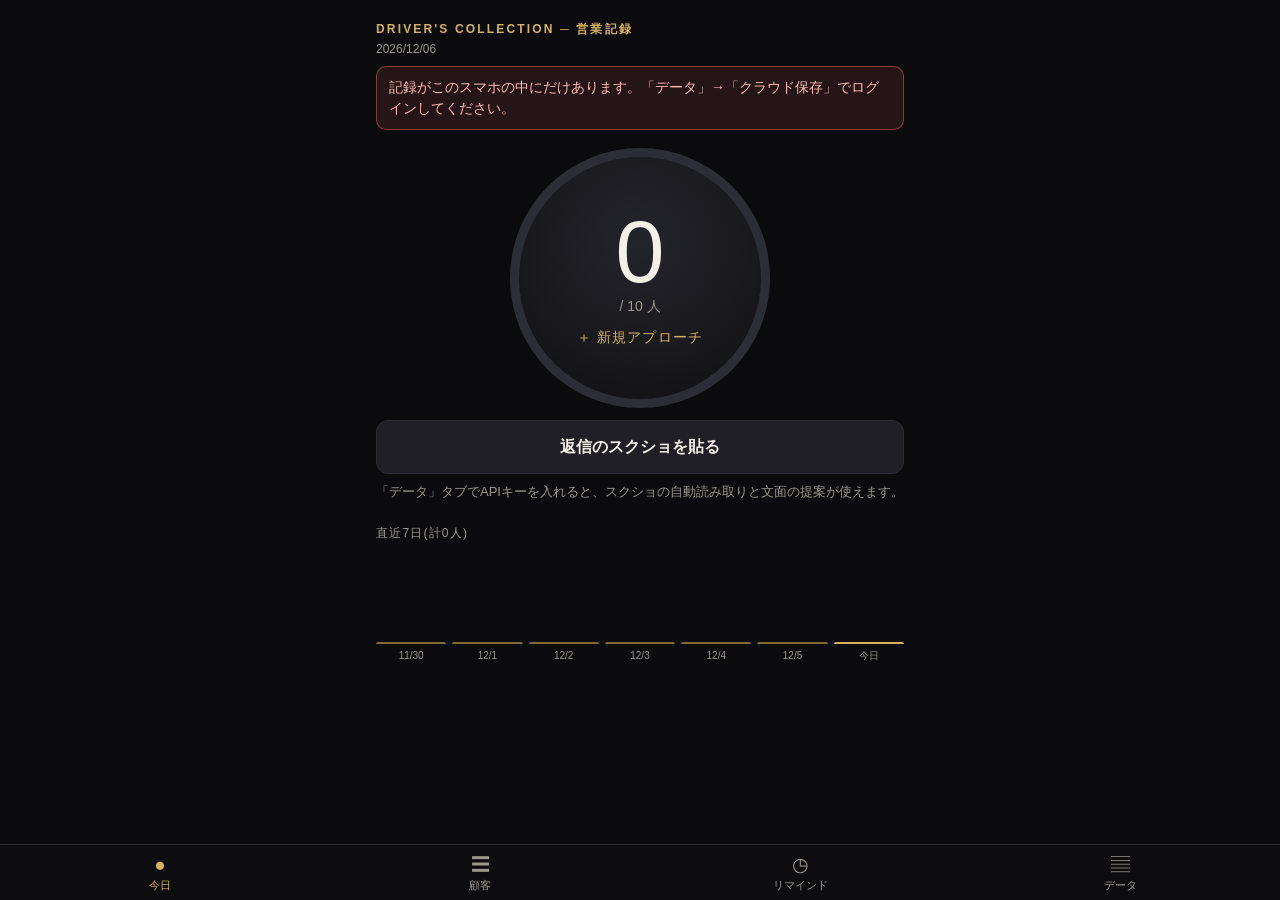
==== commit 01a7b12e: "outreach: ログインしてクラウドに保存・別の端末と同期、使った時間をDESKに記録 Co-Authored-By: Claude Opus 5.5 <noreply@anthropic.com" ====
--- a/outreach/index.html
+++ b/outreach/index.html
@@ -130,9 +130,10 @@
 <div id="sheet" class="sheet" hidden><div class="sheetHead"><button id="back">‹ 戻る</button><b id="sheetTitle"></b></div></div>
 <div id="viewer" class="viewer" hidden><img alt=""></div>
 <div id="toast" class="toast"></div>
+<script src="supabase.js"></script>
 <script>
 'use strict';
-const VER='20261020-1';
+const VER='20261020-2';
 const MODEL='claude-haiku-4-5-20251001';
 const ST={waiting:['コメント返信待ち',0],reply_comment:['コメント返信あり',1],dm_wait:['DM返信待ち',2],reply_dm:['DMやり取り中',3],rough:['ラフ作成中',4],considering:['購入検討中',5],purchased:['購入',6],making:['本デザイン作成中',7],shipped:['発送済み',8],repeat:['事例・リピート',9],cut:['打ち切り',-1]};
 const DMNG='DM不可(フォロー必要)';
@@ -209,10 +210,47 @@
  all(st){return this.tx(st,'readonly',s=>s.getAll())},get(st,id){return this.tx(st,'readonly',s=>s.get(id))},
  put(st,v){return this.tx(st,'readwrite',s=>s.put(v))},del(st,id){return this.tx(st,'readwrite',s=>s.delete(id))},clear(st){return this.tx(st,'readwrite',s=>s.clear())}};
 let P=[],view='today',filter='all',q='';
+/* ---------- クラウド保存（ぺたろぐと同じアカウント）: スマホをなくしても、別の端末でも同じ記録 ---------- */
+const Cloud={sb:null,user:null,busy:false,err:'',pulled:0,
+ pend:new Set((()=>{try{return JSON.parse(ls('dc_out_pend')||'[]')}catch(e){return []}})()),
+ ipend:new Set((()=>{try{return JSON.parse(ls('dc_out_ipend')||'[]')}catch(e){return []}})()),
+ init(){try{if(window.supabase)this.sb=supabase.createClient('https://xwhmmgqmiefnhcdpbuoz.supabase.co','sb_publishable_ms34cIpwJimlU2tbgklmsw_t0vqQXSb',{auth:{persistSession:true,storageKey:'dcout-auth'}})}catch(e){}},
+ async session(){if(!this.sb)return null;try{const {data}=await this.sb.auth.getSession();this.user=data.session?data.session.user:null}catch(e){this.user=null}return this.user},
+ keep(){ls('dc_out_pend',JSON.stringify([...this.pend]));ls('dc_out_ipend',JSON.stringify([...this.ipend]))},
+ mark(id){this.pend.add(id);this.keep();this.later()},markImg(id){this.ipend.add(id);this.keep();this.later()},
+ later(){clearTimeout(this.t);this.t=setTimeout(()=>this.flush(),1500)},
+ async flush(){if(!this.user||this.busy||!navigator.onLine)return;this.busy=true;this.err='';
+  try{const ids=[...this.pend],now=new Date().toISOString();
+   for(let i=0;i<ids.length;i+=40){const part=ids.slice(i,i+40),rows=part.map(id=>{const p=byId(id);return p?{user_id:this.user.id,id,data:JSON.parse(JSON.stringify(p)),mt:p.mt||0,deleted:false,updated_at:now}:{user_id:this.user.id,id,data:{},mt:Date.now(),deleted:true,updated_at:now}});
+    const {error}=await this.sb.from('dcout_people').upsert(rows);if(error)throw error;part.forEach(x=>this.pend.delete(x));this.keep()}
+   for(const id of [...this.ipend]){const r=await DB.get('images',id);if(r&&r.d){const b=await (await fetch(r.d)).blob();const {error}=await this.sb.storage.from('dcout').upload(this.user.id+'/'+id,b,{upsert:true,contentType:b.type||'image/jpeg'});if(error)throw error}this.ipend.delete(id);this.keep()}
+   ls('dc_out_synced',new Date().toISOString())}catch(e){this.err=String(e.message||e)}finally{this.busy=false;this.paint()}},
+ async pull(){const {data,error}=await this.sb.from('dcout_people').select('id,data,mt,deleted');if(error)throw error;
+  const local=new Map(P.map(p=>[p.id,p]));let ch=0;
+  for(const r of data){const l=local.get(r.id);
+   if(r.deleted){if(l&&(l.mt||0)<=r.mt){await DB.del('people',r.id);P=P.filter(x=>x.id!==r.id);ch++}continue}
+   if(!l||(l.mt||0)<r.mt){await DB.put('people',r.data);if(l)P[P.indexOf(l)]=r.data;else P.push(r.data);ch++}
+   else if((l.mt||0)>r.mt)this.pend.add(r.id)}
+  const remote=new Set(data.map(r=>r.id));for(const p of P)if(!remote.has(p.id))this.pend.add(p.id);
+  this.keep();this.pulled=Date.now();return ch},
+ async getImg(id){if(!this.user)return null;try{const {data,error}=await this.sb.storage.from('dcout').download(this.user.id+'/'+id);if(error||!data)return null;const d=await new Promise(res=>{const fr=new FileReader();fr.onload=()=>res(fr.result);fr.readAsDataURL(data)});await DB.put('images',{id,d});return d}catch(e){return null}},
+ async start(){try{const n=await this.pull();if(!ls('dc_out_imgs_up')){(await DB.all('images')).forEach(x=>this.ipend.add(x.id));this.keep();ls('dc_out_imgs_up','1')}if(n)render()}catch(e){this.err=String(e.message||e)}this.flush();Activity.start()},
+ async login(email,pw){const {data,error}=await this.sb.auth.signInWithPassword({email,password:pw});if(error)throw error;this.user=data.user;await this.start()},
+ async logout(){await this.sb.auth.signOut();this.user=null;render()},
+ paint(){const e=document.getElementById('cloudSt');if(e)e.innerHTML=this.status()},
+ status(){if(!this.user)return '';const n=this.pend.size+this.ipend.size,t=ls('dc_out_synced');return (this.err?`<span style="color:#e5483b">保存に失敗: ${esc(this.err)}</span><br>`:'')+(n?`未送信 ${n}件(つながると自動で送ります)`:'✓ すべてクラウドに保存済み')+(t?`<br>最後に保存: ${mdhm(t)}`:'')}};
+/* 使った時間をDESKに記録（開いている間、1分ごと） */
+const Activity={on:false,row:null,last:0,start(){if(this.on||!Cloud.user)return;this.on=true;
+ const tick=async()=>{if(!Cloud.user||document.hidden)return;const now=new Date().toISOString();try{
+  if(!this.row||Date.now()-this.last>3*60000){const {data}=await Cloud.sb.from('desk_activity').insert({user_id:Cloud.user.id,app:'ドラコレ営業',started_at:now,ended_at:now}).select('id').single();this.row=data&&data.id}
+  else await Cloud.sb.from('desk_activity').update({ended_at:now}).eq('id',this.row)}catch(e){}this.last=Date.now()};
+ tick();setInterval(tick,60000);document.addEventListener('visibilitychange',()=>{if(!document.hidden)tick()})}};
+addEventListener('online',()=>Cloud.flush());
+document.addEventListener('visibilitychange',async()=>{if(document.hidden||!Cloud.user)return;Cloud.flush();if(Date.now()-Cloud.pulled>120000){try{if(await Cloud.pull())render()}catch(e){}}});
 const byId=id=>P.find(p=>p.id===id);
-async function save(p){if(!P.includes(p))P.push(p);if(!p.hist)p.hist=[];const lh=p.hist[p.hist.length-1];if(p.status&&(!lh||lh.s!==p.status))p.hist.push({s:p.status,at:new Date().toISOString()});await DB.put('people',JSON.parse(JSON.stringify(p)))}
-async function putImg(d){const id=uid();await DB.put('images',{id,d});return id}
-async function getImg(id){const r=await DB.get('images',id);return r&&r.d}
+async function save(p){if(!P.includes(p))P.push(p);p.mt=Date.now();if(!p.hist)p.hist=[];const lh=p.hist[p.hist.length-1];if(p.status&&(!lh||lh.s!==p.status))p.hist.push({s:p.status,at:new Date().toISOString()});await DB.put('people',JSON.parse(JSON.stringify(p)));Cloud.mark(p.id)}
+async function putImg(d){const id=uid();await DB.put('images',{id,d});Cloud.markImg(id);return id}
+async function getImg(id){const r=await DB.get('images',id);return r&&r.d?r.d:Cloud.getImg(id)}
 function newPerson(n){return{id:uid(),username:n,url:'https://www.instagram.com/'+n+'/',created:new Date().toISOString(),firstDate:today(),inbound:false,genre:'',country:'',followers:'',car:'',name:'',who:'',summary:'',memo:'',lang:'',status:'waiting',profileImg:null,thumb:'',events:[],next:null,ai:''}}
 function upStatus(p,s){if(s==='lost')s='cut';if(!ST[s]||p.status===s)return;if(s==='cut'){p.status='cut';return}if(p.status==='cut'||!ST[p.status]||ST[s][1]>ST[p.status][1])p.status=s}
 const replied=p=>p.events.some(e=>e.kind==='reply')||['reply_comment','reply_dm','considering','rough','purchased','making','shipped','repeat'].includes(p.status);
@@ -488,14 +526,14 @@
  pick(g('#fImg'),async r=>{p.profileImg=await putImg(r.full);p.thumb=r.thumb;await upd();refresh(p);if(S.key)aiProfile(p,true)});
  g('#dProf').onclick=()=>aiProfile(p,true);
  g('#dNg').onclick=async()=>{p.ng=!p.ng;if(p.ng)p.next=null;await upd();refresh(p);toast(p.ng?'連絡NGにしました':'解除しました')};
- g('#dDel').onclick=async()=>{if(!confirm(dn(p)+' の記録を削除します。よろしいですか?'))return;for(const id of [p.profileImg,...p.events.flatMap(e=>e.imgs||[e.img])])if(id)await DB.del('images',id);await DB.del('people',p.id);P=P.filter(x=>x!==p);closeSheet();render();toast('削除しました')};
+ g('#dDel').onclick=async()=>{if(!confirm(dn(p)+' の記録を削除します。よろしいですか?'))return;for(const id of [p.profileImg,...p.events.flatMap(e=>e.imgs||[e.img])])if(id)await DB.del('images',id);await DB.del('people',p.id);P=P.filter(x=>x!==p);Cloud.mark(p.id);closeSheet();render();toast('削除しました')};
 }}
 
 /* ---------- views ---------- */
 function vToday(){const t=today(),n=P.filter(p=>!p.inbound&&p.firstDate===t).length,g=S.goal,pc=Math.min(100,n/g*100);
  const days=[...Array(7)].map((_,i)=>{const d=new Date();d.setDate(d.getDate()-6+i);const k=ymd(d);return{l:i===6?'今日':(d.getMonth()+1)+'/'+d.getDate(),n:P.filter(p=>!p.inbound&&p.firstDate===k).length,t:i===6}});
  const mx=Math.max(g,...days.map(d=>d.n)),wk=days.reduce((a,d)=>a+d.n,0),due=P.filter(isDue).length;
- return `<h1>DRIVER'S COLLECTION ─ 営業記録</h1><div class="mute small">${t.replace(/-/g,'/')}</div>
+ return `<h1>DRIVER'S COLLECTION ─ 営業記録</h1><div class="mute small">${t.replace(/-/g,'/')}</div>${Cloud.user?'':'<div class=warn style="margin-top:8px">記録がこのスマホの中にだけあります。「データ」→「クラウド保存」でログインしてください。</div>'}
  <button class=counter id=bigBtn style="--p:${pc}%"><span><b class=n>${n}</b><i class=g>/ ${g} 人</i><i class=plus>＋ 新規アプローチ</i></span></button>
  ${n>=g?'<div class="ok center">今日の目標達成 🎉</div>':''}
  <button class="btn ghost" id=replyBtn>返信のスクショを貼る</button>
@@ -543,6 +581,7 @@
  <button class="btn ghost" id=xCopy>分析用にまとめてコピー(Claudeに貼る用)</button>
  <div class=row style="margin-top:10px"><button class=btn2 id=xP>顧客CSV</button><button class=btn2 id=xE>やりとりCSV</button><button class=btn2 id=xB>バックアップ(画像込み)</button><label class=btn2>バックアップから復元<input type=file id=xR accept=".json,application/json" hidden></label></div>
  <div class=sec>テンプレート(書き換えると保存されます)</div>${TPL.map(t=>`<label class=lb>${esc(t.label)}</label><textarea data-tpl="${t.id}" rows=3>${esc(tplText(t.id))}</textarea>`).join('')}
+ <div class=sec>クラウド保存</div>${Cloud.user?`<div class=card><b>✓ ログイン中</b> <span class=mute>${esc(Cloud.user.email||'')}</span><div class=hint id=cloudSt>${Cloud.status()}</div><div class=row style="margin-top:8px"><button class=btn2 id=cNow>今すぐ保存</button><button class=btn2 id=cOut>ログアウト</button></div></div>`:`<div class=warn>いまは、このスマホの中にだけ保存されています。ログインすると、記録と画像がクラウドに保存され、スマホをなくしても別の端末で続きから使えます。</div><label class=lb>メールアドレス(ぺたろぐと同じ)</label><input id=cEm type=email autocomplete=username autocapitalize=off><label class=lb>パスワード</label><input id=cPw type=password autocomplete=current-password><button class=btn id=cIn style="margin-top:10px">ログインしてクラウドに保存</button>`}
  <div class=sec>設定</div>
  <label class=lb>1日の目標人数</label><input id=sGoal type=number inputmode=numeric min=1 value="${S.goal}">
  <label class=lb>Anthropic APIキー(この端末の中にだけ保存)</label><input id=sKey type=password autocomplete=off autocapitalize=off placeholder="sk-ant-…" value="${esc(S.key)}">
@@ -563,9 +602,10 @@
  $('#xP').onclick=()=>saveFile(`顧客_${stamp}.csv`,'﻿'+csv(peopleRows()),'text/csv');
  $('#xE').onclick=()=>saveFile(`やりとり_${stamp}.csv`,'﻿'+csv(eventRows()),'text/csv');
  $('#xB').onclick=async()=>{toast('バックアップを作成中…');const imgs=await DB.all('images');saveFile(`営業記録バックアップ_${stamp}.json`,JSON.stringify({v:1,at:new Date().toISOString(),people:P,images:imgs}),'application/json')};
- $('#xR').onchange=async e=>{const f=e.target.files[0];if(!f)return;try{const d=JSON.parse(await f.text());if(!Array.isArray(d.people))throw new Error('形式が違います');if(!confirm(`${d.people.length}件の記録で、今のデータを置き換えます。よろしいですか?`))return;await DB.clear('people');await DB.clear('images');for(const x of d.images||[])await DB.put('images',x);for(const p of d.people)await DB.put('people',p);P=await DB.all('people');render();toast('復元しました')}catch(err){toast('復元できません: '+err.message)}};
+ $('#xR').onchange=async e=>{const f=e.target.files[0];if(!f)return;try{const d=JSON.parse(await f.text());if(!Array.isArray(d.people))throw new Error('形式が違います');if(!confirm(`${d.people.length}件の記録で、今のデータを置き換えます。よろしいですか?`))return;await DB.clear('people');await DB.clear('images');for(const x of d.images||[])await DB.put('images',x);for(const p of d.people)await DB.put('people',p);P=await DB.all('people');P.forEach(p=>{p.mt=Date.now();Cloud.pend.add(p.id)});(d.images||[]).forEach(x=>Cloud.ipend.add(x.id));Cloud.keep();Cloud.later();render();toast('復元しました')}catch(err){toast('復元できません: '+err.message)}};
  document.querySelectorAll('[data-tpl]').forEach(x=>x.onchange=()=>{const c=tplCustom(),t=TPL.find(y=>y.id===x.dataset.tpl);if(x.value.trim()&&x.value!==t.text)c[t.id]=x.value;else delete c[t.id];ls('dc_out_tpl',JSON.stringify(c));toast('テンプレートを保存しました')});
  $('#sGoal').onchange=e=>{S.goal=Math.max(1,parseInt(e.target.value)||10);toast('目標を保存しました')};
+ {const ci=$('#cIn');if(ci)ci.onclick=async()=>{ci.disabled=true;ci.textContent='ログイン中…';try{await Cloud.login($('#cEm').value.trim(),$('#cPw').value);toast('ログインしました。クラウドに保存します');render()}catch(e){toast('ログインできませんでした');ci.disabled=false;ci.textContent='ログインしてクラウドに保存'}};const cn=$('#cNow');if(cn)cn.onclick=()=>{Cloud.flush();toast('保存しています')};const co=$('#cOut');if(co)co.onclick=()=>{if(confirm('ログアウトしますか？(この端末の記録は残ります)'))Cloud.logout()}}
  $('#sKey').onchange=e=>{S.key=e.target.value.trim();render();toast(S.key?'APIキーを保存しました':'APIキーを消しました')};
  if(navigator.storage&&navigator.storage.estimate)navigator.storage.estimate().then(x=>{const s=$('#stor');if(s)s.textContent=` 使用量 約${(x.usage/1e6).toFixed(1)}MB`}).catch(()=>{})}
 
@@ -594,6 +634,7 @@
  if(p.status==='waiting'&&!replied(p)){const f=p.events.find(e=>e.kind==='sent');if(f&&now-new Date(f.at).getTime()>=7*864e5){p.status='cut';p.cutWhy=(p.like&&p.like.c)?'コメントにいいねのみ':'無反応(7日)';p.next=null;ch=true}}
  if(ch)await save(p)}}
 (async()=>{try{await DB.open();P=await DB.all('people');await normalize()}catch(e){toast('保存領域を開けません: '+e.message)}
+ try{Cloud.init();if(await Cloud.session())await Cloud.start()}catch(e){}
  try{navigator.storage&&navigator.storage.persist&&navigator.storage.persist()}catch(e){}
  render()})();
 </script>
